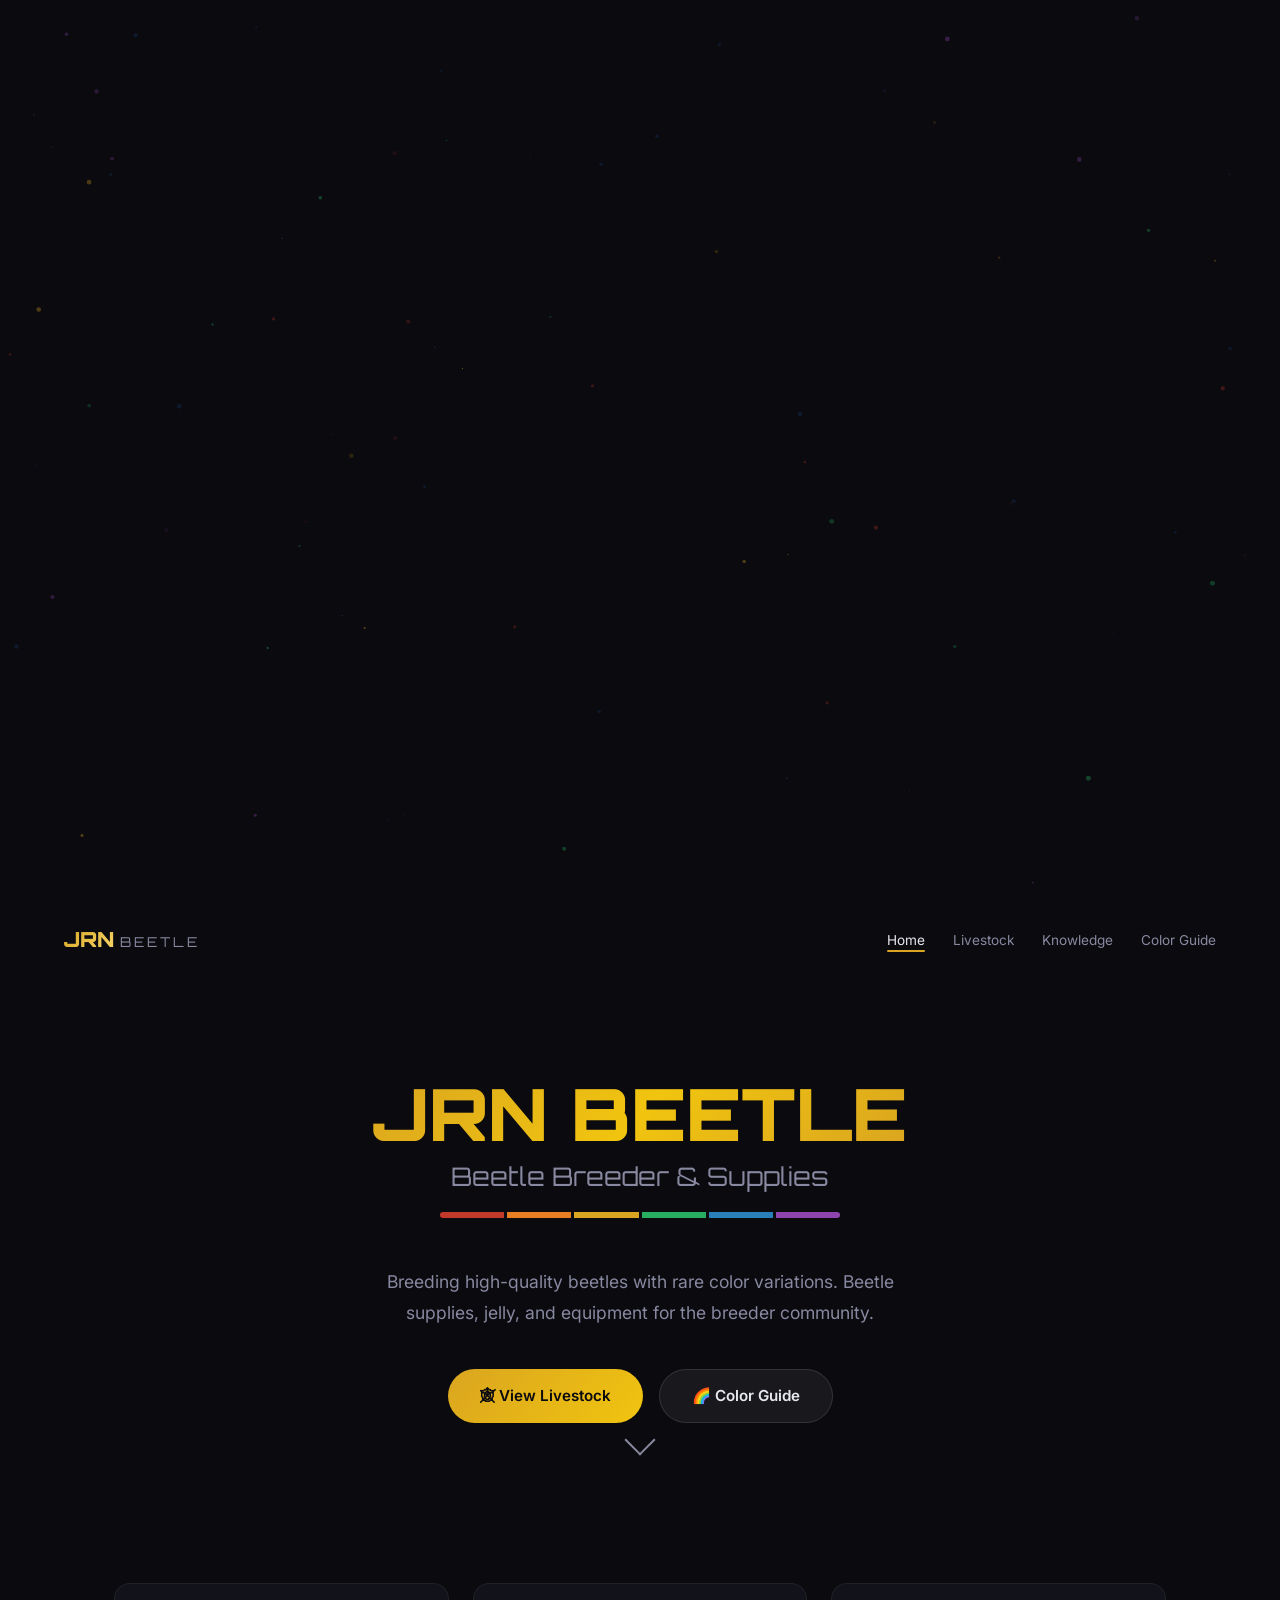
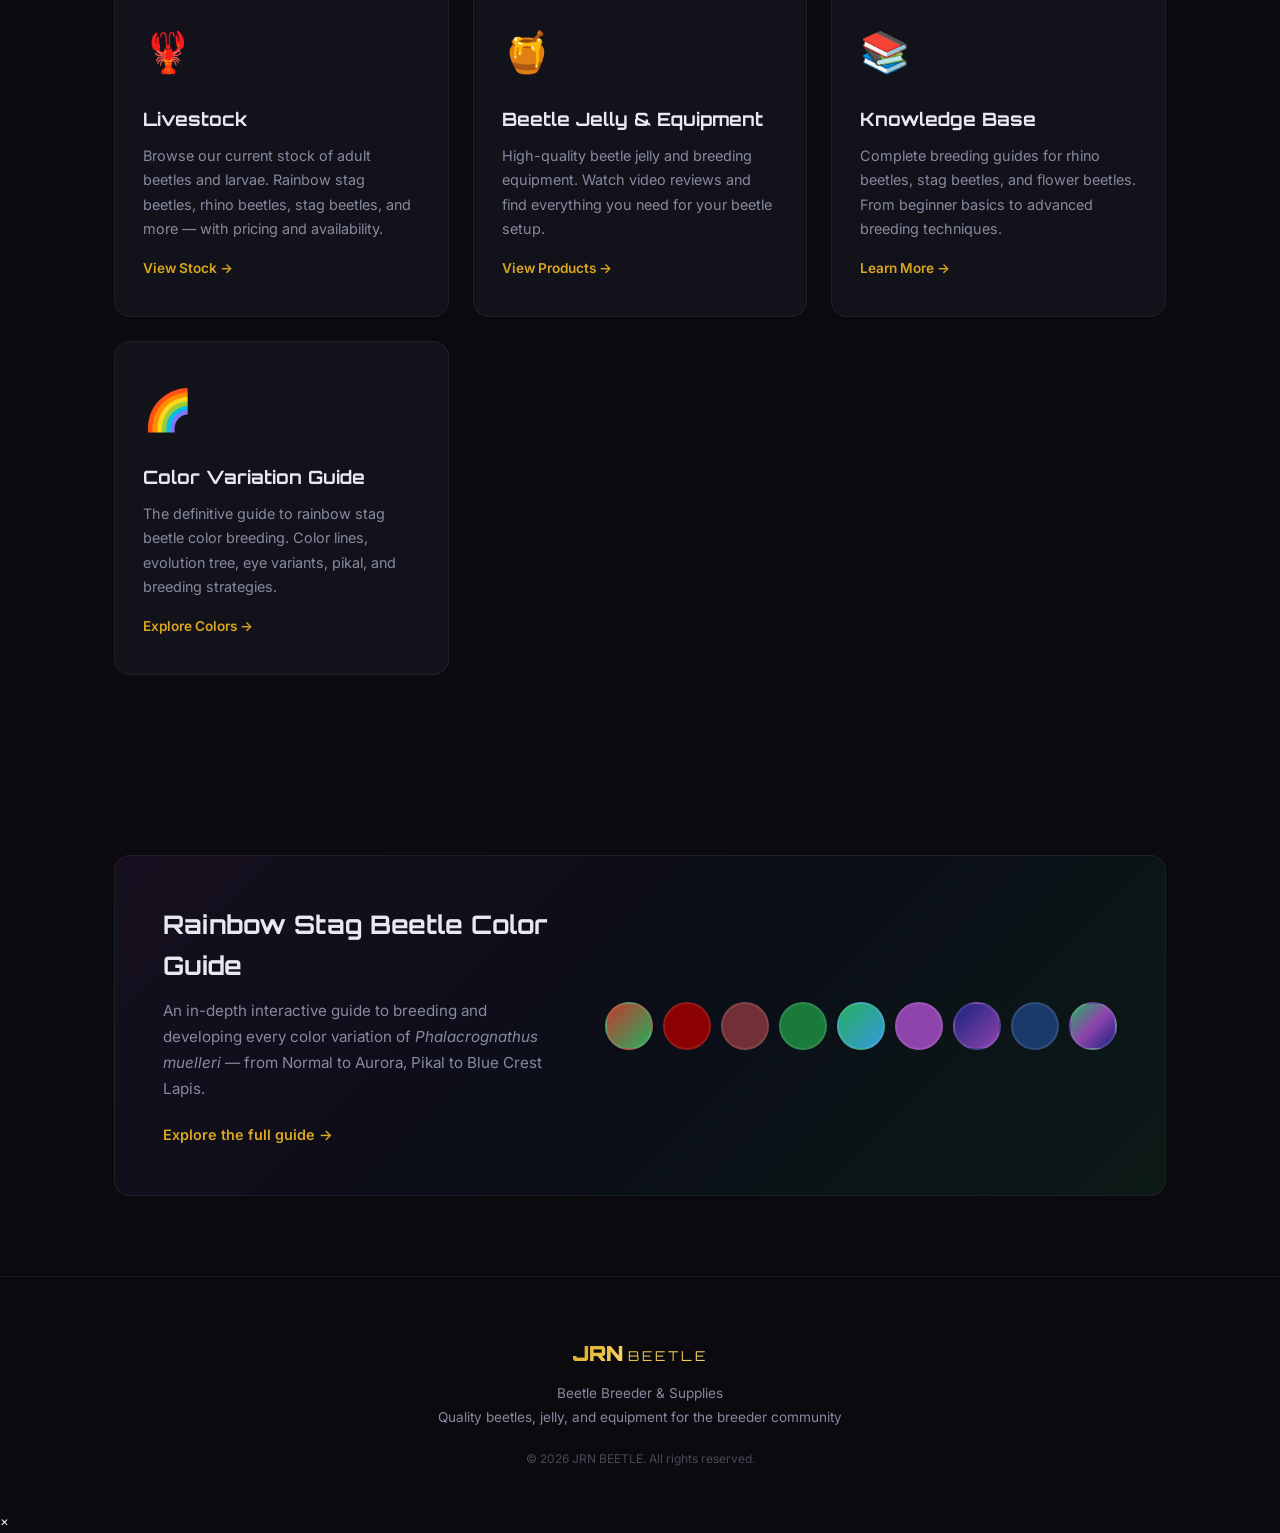
==== index.html @ db80bbe3 "Connect livestock to Google Sheets and reduce page hero gaps - Fetch stock data from published Googl" ====
<!DOCTYPE html>
<html lang="en">
<head>
    <meta charset="UTF-8">
    <meta name="viewport" content="width=device-width, initial-scale=1.0">
    <title>JRN BEETLE — Beetle Breeder &amp; Supplies</title>
    <link rel="preconnect" href="https://fonts.googleapis.com">
    <link href="https://fonts.googleapis.com/css2?family=Orbitron:wght@400;700;900&family=Inter:wght@300;400;500;600;700&display=swap" rel="stylesheet">
    <link rel="stylesheet" href="css/main.css">
    <style>
        /* ===== HOME-SPECIFIC STYLES ===== */
        .home-hero {
            position: relative;
            z-index: 1;
            min-height: auto;
            display: flex;
            flex-direction: column;
            align-items: center;
            justify-content: center;
            text-align: center;
            padding: 100px 24px 60px;
        }
        .home-hero-title {
            font-family: 'Orbitron', monospace;
            font-weight: 900;
            line-height: 1.15;
            margin-bottom: 20px;
        }
        .home-hero-line1 {
            display: block;
            font-size: clamp(2.5rem, 6vw, 4.5rem);
            background: linear-gradient(135deg, #daa520, #f1c40f, #daa520);
            -webkit-background-clip: text;
            -webkit-text-fill-color: transparent;
        }
        .home-hero-line2 {
            display: block;
            font-size: clamp(1rem, 2.5vw, 1.6rem);
            color: #8888a0;
            font-weight: 400;
            margin-top: 8px;
        }
        .home-hero-tagline {
            color: #8888a0;
            font-size: 1.1rem;
            max-width: 550px;
            margin: 0 auto 40px;
            line-height: 1.8;
        }
        .home-hero-actions {
            display: flex;
            gap: 16px;
            flex-wrap: wrap;
            justify-content: center;
        }
        .home-hero-actions a {
            display: inline-flex;
            align-items: center;
            gap: 8px;
            padding: 14px 32px;
            border-radius: 40px;
            text-decoration: none;
            font-weight: 600;
            font-size: 0.95rem;
            transition: all 0.3s;
        }
        .btn-hero-primary {
            background: linear-gradient(135deg, #daa520, #f1c40f);
            color: #0a0a0f;
        }
        .btn-hero-primary:hover {
            transform: translateY(-2px);
            box-shadow: 0 8px 30px rgba(218,165,32,0.3);
        }
        .btn-hero-outline {
            background: rgba(255,255,255,0.06);
            border: 1px solid rgba(255,255,255,0.12);
            color: #e8e8f0;
        }
        .btn-hero-outline:hover {
            background: rgba(255,255,255,0.12);
            transform: translateY(-2px);
        }
        .color-bar {
            display: flex;
            gap: 3px;
            margin-bottom: 48px;
            border-radius: 40px;
            overflow: hidden;
            height: 6px;
            width: min(400px, 70vw);
        }
        .color-bar div { flex: 1; transition: flex 0.3s; cursor: pointer; }
        .color-bar div:hover { flex: 2; }

        /* Features Section */
        .features {
            position: relative;
            z-index: 1;
            padding: 100px 0;
        }
        .features-grid {
            display: grid;
            grid-template-columns: repeat(auto-fit, minmax(280px, 1fr));
            gap: 24px;
        }
        .feature-card {
            background: #12121a;
            border: 1px solid rgba(255,255,255,0.06);
            border-radius: 16px;
            padding: 36px 28px;
            transition: all 0.3s;
            text-decoration: none;
            display: block;
        }
        .feature-card:hover {
            border-color: rgba(255,255,255,0.15);
            transform: translateY(-4px);
        }
        .feature-icon {
            font-size: 2.5rem;
            margin-bottom: 20px;
            display: block;
        }
        .feature-card h3 {
            font-family: 'Orbitron', monospace;
            font-size: 1.15rem;
            font-weight: 700;
            color: #e8e8f0;
            margin-bottom: 10px;
        }
        .feature-card p {
            color: #8888a0;
            font-size: 0.9rem;
            line-height: 1.7;
        }
        .feature-arrow {
            display: inline-block;
            margin-top: 16px;
            color: #daa520;
            font-size: 0.85rem;
            font-weight: 600;
            transition: transform 0.3s;
        }
        .feature-card:hover .feature-arrow { transform: translateX(6px); }

        /* Highlight Banner */
        .highlight-banner {
            position: relative;
            z-index: 1;
            padding: 80px 0;
        }
        .highlight-inner {
            background: linear-gradient(135deg, rgba(142,68,173,0.1), rgba(26,58,107,0.1), rgba(39,174,96,0.1));
            border: 1px solid rgba(255,255,255,0.06);
            border-radius: 16px;
            padding: 48px;
            display: flex;
            align-items: center;
            gap: 40px;
            flex-wrap: wrap;
        }
        .highlight-text { flex: 1; min-width: 280px; }
        .highlight-text h2 {
            font-family: 'Orbitron', monospace;
            font-size: 1.6rem;
            font-weight: 700;
            margin-bottom: 12px;
        }
        .highlight-text p {
            color: #8888a0;
            font-size: 0.95rem;
            margin-bottom: 20px;
            line-height: 1.7;
        }
        .highlight-text a {
            display: inline-flex;
            align-items: center;
            gap: 6px;
            color: #daa520;
            text-decoration: none;
            font-weight: 600;
            font-size: 0.9rem;
            transition: gap 0.3s;
        }
        .highlight-text a:hover { gap: 12px; }
        .highlight-colors {
            display: flex;
            gap: 10px;
            flex-wrap: wrap;
            justify-content: center;
        }
        .highlight-dot {
            width: 48px; height: 48px;
            border-radius: 50%;
            border: 2px solid rgba(255,255,255,0.1);
            transition: transform 0.3s;
        }
        .highlight-dot:hover { transform: scale(1.2); }

        .scroll-indicator {
            position: absolute;
            bottom: 32px;
            left: 50%;
            transform: translateX(-50%);
            animation: scrollBounce 2s infinite;
        }
        .scroll-arrow {
            width: 22px; height: 22px;
            border-right: 2px solid #8888a0;
            border-bottom: 2px solid #8888a0;
            transform: rotate(45deg);
        }
        @keyframes scrollBounce {
            0%, 100% { transform: translateX(-50%) translateY(0); }
            50% { transform: translateX(-50%) translateY(10px); }
        }
    </style>
</head>
<body>
    <!-- Particle Background -->
    <canvas id="particleCanvas"></canvas>

    <!-- Navigation -->
    <nav id="navbar">
        <div class="nav-container">
            <a href="index.html" class="nav-logo">
                <span class="logo-jrn">JRN</span>
                <span class="logo-beetle">BEETLE</span>
            </a>
            <button class="nav-toggle" id="navToggle" aria-label="Toggle menu">
                <span></span><span></span><span></span>
            </button>
            <ul class="nav-links" id="navLinks">
                <li><a href="index.html" class="active">Home</a></li>
                <li><a href="livestock.html">Livestock</a></li>
                <li><a href="knowledge.html">Knowledge</a></li>
                <li><a href="color-guide.html">Color Guide</a></li>
            </ul>
        </div>
    </nav>

    <!-- Hero -->
    <section class="home-hero">
        <h1 class="home-hero-title">
            <span class="home-hero-line1">JRN BEETLE</span>
            <span class="home-hero-line2">Beetle Breeder &amp; Supplies</span>
        </h1>
        <div class="color-bar">
            <div style="background: #c0392b;"></div>
            <div style="background: #e67e22;"></div>
            <div style="background: #daa520;"></div>
            <div style="background: #27ae60;"></div>
            <div style="background: #2980b9;"></div>
            <div style="background: #8e44ad;"></div>
        </div>
        <p class="home-hero-tagline">
            Breeding high-quality beetles with rare color variations.
            Beetle supplies, jelly, and equipment for the breeder community.
        </p>
        <div class="home-hero-actions">
            <a href="livestock.html" class="btn-hero-primary">&#128376; View Livestock</a>
            <a href="color-guide.html" class="btn-hero-outline">&#127752; Color Guide</a>
        </div>
        <div class="scroll-indicator">
            <div class="scroll-arrow"></div>
        </div>
    </section>

    <!-- Features -->
    <section class="features">
        <div class="container">
            <div class="features-grid">
                <a href="livestock.html" class="feature-card">
                    <span class="feature-icon">&#129438;</span>
                    <h3>Livestock</h3>
                    <p>Browse our current stock of adult beetles and larvae. Rainbow stag beetles, rhino beetles, stag beetles, and more — with pricing and availability.</p>
                    <span class="feature-arrow">View Stock &rarr;</span>
                </a>

                <a href="livestock.html#jelly" class="feature-card">
                    <span class="feature-icon">&#127855;</span>
                    <h3>Beetle Jelly &amp; Equipment</h3>
                    <p>High-quality beetle jelly and breeding equipment. Watch video reviews and find everything you need for your beetle setup.</p>
                    <span class="feature-arrow">View Products &rarr;</span>
                </a>

                <a href="knowledge.html" class="feature-card">
                    <span class="feature-icon">&#128218;</span>
                    <h3>Knowledge Base</h3>
                    <p>Complete breeding guides for rhino beetles, stag beetles, and flower beetles. From beginner basics to advanced breeding techniques.</p>
                    <span class="feature-arrow">Learn More &rarr;</span>
                </a>

                <a href="color-guide.html" class="feature-card">
                    <span class="feature-icon">&#127752;</span>
                    <h3>Color Variation Guide</h3>
                    <p>The definitive guide to rainbow stag beetle color breeding. Color lines, evolution tree, eye variants, pikal, and breeding strategies.</p>
                    <span class="feature-arrow">Explore Colors &rarr;</span>
                </a>
            </div>
        </div>
    </section>

    <!-- Highlight: Color Guide -->
    <section class="highlight-banner">
        <div class="container">
            <div class="highlight-inner">
                <div class="highlight-text">
                    <h2>Rainbow Stag Beetle Color Guide</h2>
                    <p>An in-depth interactive guide to breeding and developing every color variation of <em>Phalacrognathus muelleri</em> — from Normal to Aurora, Pikal to Blue Crest Lapis.</p>
                    <a href="color-guide.html">Explore the full guide &rarr;</a>
                </div>
                <div class="highlight-colors">
                    <div class="highlight-dot" style="background: linear-gradient(135deg, #c0392b, #27ae60);" title="Normal"></div>
                    <div class="highlight-dot" style="background: #8b0000;" title="Super Red"></div>
                    <div class="highlight-dot" style="background: #722f37;" title="Amber"></div>
                    <div class="highlight-dot" style="background: #1a7a3a;" title="Super Green"></div>
                    <div class="highlight-dot" style="background: linear-gradient(135deg, #27ae60, #3498db);" title="Glaze"></div>
                    <div class="highlight-dot" style="background: #8e44ad;" title="Purple"></div>
                    <div class="highlight-dot" style="background: linear-gradient(135deg, #1a237e, #8e44ad);" title="Navy Blue Purple"></div>
                    <div class="highlight-dot" style="background: #1a3a6b;" title="Blue Crest"></div>
                    <div class="highlight-dot" style="background: linear-gradient(135deg, #27ae60, #8e44ad, #1a237e);" title="Aurora"></div>
                </div>
            </div>
        </div>
    </section>

    <!-- Footer -->
    <footer id="footer">
        <div class="container">
            <div class="footer-brand">
                <span class="logo-jrn">JRN</span>
                <span class="logo-beetle">BEETLE</span>
            </div>
            <p class="footer-text">
                Beetle Breeder &amp; Supplies<br>
                Quality beetles, jelly, and equipment for the breeder community
            </p>
            <p class="footer-copy">&copy; 2026 JRN BEETLE. All rights reserved.</p>
        </div>
    </footer>

    <script src="script.js"></script>
</body>
</html>
---- css/main.css ----
/* ============================================================
   JRN BEETLE — Shared Stylesheet
   Dark-themed beetle breeder website
   Fonts: Orbitron (headings/logo) · Inter (body)
   ============================================================ */

/* ----------------------------------------------------------
   1. DESIGN TOKENS
   ---------------------------------------------------------- */
:root {
  --bg-dark: #0a0a0f;
  --bg-card: #12121a;
  --bg-card-hover: #1a1a28;
  --text: #e8e8f0;
  --text-dim: #8888a0;
  --accent-red: #c0392b;
  --accent-green: #27ae60;
  --accent-blue: #1a3a6b;
  --accent-purple: #8e44ad;
  --accent-gold: #daa520;
  --radius: 16px;
  --radius-sm: 8px;
}

/* ----------------------------------------------------------
   2. RESET & BASE
   ---------------------------------------------------------- */
*,
*::before,
*::after {
  box-sizing: border-box;
  margin: 0;
  padding: 0;
}

html {
  scroll-behavior: smooth;
}

body {
  font-family: 'Inter', sans-serif;
  background: var(--bg-dark);
  color: var(--text);
  line-height: 1.6;
  overflow-x: hidden;
  -webkit-font-smoothing: antialiased;
  -moz-osx-font-smoothing: grayscale;
}

a {
  color: inherit;
  text-decoration: none;
}

ul, ol {
  list-style: none;
}

img {
  display: block;
  max-width: 100%;
}

button {
  font-family: inherit;
  cursor: pointer;
  border: none;
  background: none;
  color: inherit;
}

input, select, textarea {
  font-family: inherit;
  color: inherit;
}

/* ----------------------------------------------------------
   3. NAVIGATION
   ---------------------------------------------------------- */
.navbar {
  position: fixed;
  top: 0;
  left: 0;
  width: 100%;
  z-index: 1000;
  background: rgba(10, 10, 15, 0.92);
  backdrop-filter: blur(12px);
  -webkit-backdrop-filter: blur(12px);
  border-bottom: 1px solid rgba(255, 255, 255, 0.04);
}

.nav-container {
  max-width: 1200px;
  margin: 0 auto;
  padding: 0 24px;
  display: flex;
  align-items: center;
  justify-content: space-between;
  height: 64px;
}

/* Logo */
.nav-logo {
  display: flex;
  align-items: baseline;
  gap: 6px;
  text-decoration: none;
}

.logo-jrn {
  font-family: 'Orbitron', sans-serif;
  font-weight: 900;
  font-size: 1.3rem;
  background: linear-gradient(135deg, var(--accent-gold), #f5d76e);
  -webkit-background-clip: text;
  background-clip: text;
  -webkit-text-fill-color: transparent;
}

.logo-beetle {
  font-family: 'Orbitron', sans-serif;
  font-weight: 400;
  font-size: 0.85rem;
  color: var(--text-dim);
  letter-spacing: 3px;
  text-transform: uppercase;
}

/* Nav Links */
.nav-links {
  display: flex;
  align-items: center;
  gap: 28px;
}

.nav-links a {
  font-size: 0.85rem;
  color: var(--text-dim);
  transition: color 0.25s;
  position: relative;
}

.nav-links a:hover {
  color: var(--text);
}

.nav-links a.active {
  color: var(--text);
}

.nav-links a.active::after {
  content: '';
  position: absolute;
  bottom: -4px;
  left: 0;
  width: 100%;
  height: 2px;
  background: var(--accent-gold);
  border-radius: 1px;
}

/* Hamburger Toggle */
.nav-toggle {
  display: none;
  flex-direction: column;
  justify-content: center;
  gap: 5px;
  width: 28px;
  height: 28px;
  cursor: pointer;
}

.nav-toggle span {
  display: block;
  width: 100%;
  height: 2px;
  background: var(--text-dim);
  border-radius: 2px;
  transition: transform 0.3s, opacity 0.3s;
}

/* Mobile Navigation */
@media (max-width: 768px) {
  .nav-toggle {
    display: flex;
  }

  .nav-links {
    position: fixed;
    top: 64px;
    right: 0;
    width: 260px;
    height: calc(100vh - 64px);
    background: rgba(10, 10, 15, 0.97);
    backdrop-filter: blur(16px);
    -webkit-backdrop-filter: blur(16px);
    flex-direction: column;
    align-items: flex-start;
    padding: 32px 28px;
    gap: 24px;
    transform: translateX(100%);
    transition: transform 0.3s ease;
    border-left: 1px solid rgba(255, 255, 255, 0.06);
  }

  .nav-links.open {
    transform: translateX(0);
  }

  .nav-links a {
    font-size: 1rem;
  }

  .nav-links a.active::after {
    bottom: -6px;
  }
}

@media (min-width: 769px) {
  .nav-links {
    display: flex !important;
  }

  .nav-toggle {
    display: none !important;
  }
}

/* ----------------------------------------------------------
   4. CONTAINER
   ---------------------------------------------------------- */
.container {
  max-width: 1100px;
  margin: 0 auto;
  padding: 0 24px;
}

/* ----------------------------------------------------------
   5. HERO SECTION
   ---------------------------------------------------------- */
.page-hero {
  padding-top: 120px;
  padding-bottom: 60px;
  text-align: center;
  position: relative;
  z-index: 1;
}

.page-hero-title {
  font-family: 'Orbitron', sans-serif;
  font-size: clamp(1.8rem, 4vw, 3rem);
  font-weight: 700;
  line-height: 1.2;
  margin-bottom: 16px;
  background: linear-gradient(135deg, var(--accent-gold), #f5d76e, var(--accent-gold));
  background-size: 200% 200%;
  -webkit-background-clip: text;
  background-clip: text;
  -webkit-text-fill-color: transparent;
  animation: gradientShift 4s ease infinite;
}

@keyframes gradientShift {
  0%, 100% { background-position: 0% 50%; }
  50% { background-position: 100% 50%; }
}

.page-hero-subtitle {
  color: var(--text-dim);
  font-size: 1.05rem;
  max-width: 600px;
  margin: 0 auto;
  line-height: 1.7;
}

/* ----------------------------------------------------------
   6. SECTION
   ---------------------------------------------------------- */
.section {
  padding: 80px 0;
  position: relative;
  z-index: 1;
}

.section-title {
  font-family: 'Orbitron', sans-serif;
  font-size: 2rem;
  font-weight: 700;
  margin-bottom: 12px;
}

.section-intro {
  color: var(--text-dim);
  max-width: 700px;
  margin-bottom: 40px;
  line-height: 1.7;
}

/* ----------------------------------------------------------
   7. CARDS
   ---------------------------------------------------------- */
.card {
  background: var(--bg-card);
  border: 1px solid rgba(255, 255, 255, 0.06);
  border-radius: var(--radius);
  padding: 24px;
  transition: border-color 0.3s, transform 0.3s;
}

.card:hover {
  border-color: rgba(255, 255, 255, 0.14);
  transform: translateY(-2px);
}

/* ----------------------------------------------------------
   8. GRID LAYOUTS
   ---------------------------------------------------------- */
.grid-2 {
  display: grid;
  grid-template-columns: repeat(2, 1fr);
  gap: 20px;
}

.grid-3 {
  display: grid;
  grid-template-columns: repeat(3, 1fr);
  gap: 20px;
}

.grid-4 {
  display: grid;
  grid-template-columns: repeat(auto-fill, minmax(240px, 1fr));
  gap: 20px;
}

@media (max-width: 1024px) {
  .grid-3 {
    grid-template-columns: repeat(2, 1fr);
  }
}

@media (max-width: 768px) {
  .grid-2,
  .grid-3 {
    grid-template-columns: 1fr;
  }
}

/* ----------------------------------------------------------
   9. BUTTONS
   ---------------------------------------------------------- */
.btn {
  display: inline-flex;
  align-items: center;
  justify-content: center;
  gap: 8px;
  padding: 10px 24px;
  border-radius: 40px;
  font-weight: 500;
  font-size: 0.9rem;
  transition: background 0.25s, color 0.25s, border-color 0.25s, transform 0.15s;
  cursor: pointer;
  border: 2px solid transparent;
  text-decoration: none;
}

.btn:active {
  transform: scale(0.97);
}

.btn-primary {
  background: var(--accent-gold);
  color: #0a0a0f;
  border-color: var(--accent-gold);
}

.btn-primary:hover {
  background: #c4961a;
  border-color: #c4961a;
}

.btn-outline {
  background: transparent;
  color: var(--text);
  border-color: rgba(255, 255, 255, 0.25);
}

.btn-outline:hover {
  border-color: rgba(255, 255, 255, 0.5);
  background: rgba(255, 255, 255, 0.04);
}

.btn-sm {
  padding: 6px 16px;
  font-size: 0.8rem;
}

/* ----------------------------------------------------------
   10. BADGES
   ---------------------------------------------------------- */
.badge {
  display: inline-block;
  padding: 4px 10px;
  border-radius: 40px;
  font-size: 0.7rem;
  font-weight: 600;
  text-transform: uppercase;
  letter-spacing: 0.5px;
}

.badge-red {
  background: rgba(192, 57, 43, 0.18);
  color: var(--accent-red);
}

.badge-green {
  background: rgba(39, 174, 96, 0.18);
  color: var(--accent-green);
}

.badge-purple {
  background: rgba(142, 68, 173, 0.18);
  color: var(--accent-purple);
}

.badge-blue {
  background: rgba(26, 58, 107, 0.25);
  color: #4a8fd4;
}

.badge-gold {
  background: rgba(218, 165, 32, 0.18);
  color: var(--accent-gold);
}

/* ----------------------------------------------------------
   11. FOOTER
   ---------------------------------------------------------- */
#footer {
  border-top: 1px solid rgba(255, 255, 255, 0.06);
  padding: 60px 0 40px;
  text-align: center;
  position: relative;
  z-index: 1;
}

.footer-brand {
  font-family: 'Orbitron', sans-serif;
  font-weight: 700;
  font-size: 1.1rem;
  margin-bottom: 12px;
  background: linear-gradient(135deg, var(--accent-gold), #f5d76e);
  -webkit-background-clip: text;
  background-clip: text;
  -webkit-text-fill-color: transparent;
  display: inline-block;
}

.footer-text {
  color: var(--text-dim);
  font-size: 0.85rem;
  line-height: 1.7;
  max-width: 500px;
  margin: 0 auto 20px;
}

.footer-copy {
  color: rgba(136, 136, 160, 0.5);
  font-size: 0.75rem;
}

/* ----------------------------------------------------------
   12. PARTICLE CANVAS
   ---------------------------------------------------------- */
#particles,
.particles-canvas {
  position: fixed;
  top: 0;
  left: 0;
  width: 100vw;
  height: 100vh;
  z-index: 0;
  pointer-events: none;
}

/* ----------------------------------------------------------
   13. IMAGE STYLES
   ---------------------------------------------------------- */
.img-cover {
  width: 100%;
  object-fit: cover;
  border-radius: var(--radius-sm);
}

.img-hover-zoom {
  overflow: hidden;
  border-radius: var(--radius-sm);
}

.img-hover-zoom img {
  width: 100%;
  object-fit: cover;
  transition: transform 0.4s ease;
}

.img-hover-zoom:hover img {
  transform: scale(1.06);
}

/* ----------------------------------------------------------
   14. TABS
   ---------------------------------------------------------- */
.tabs {
  margin-bottom: 32px;
}

.tab-bar {
  display: flex;
  gap: 4px;
  border-bottom: 1px solid rgba(255, 255, 255, 0.06);
  overflow-x: auto;
  -webkit-overflow-scrolling: touch;
}

.tab-btn {
  padding: 12px 20px;
  font-size: 0.85rem;
  color: var(--text-dim);
  border: none;
  border-bottom: 2px solid transparent;
  background: none;
  cursor: pointer;
  white-space: nowrap;
  transition: color 0.25s, border-color 0.25s;
}

.tab-btn:hover {
  color: var(--text);
}

.tab-btn.active {
  color: var(--text);
  border-bottom-color: var(--accent-gold);
}

.tab-content {
  display: none;
}

.tab-content.active {
  display: block;
}

/* ----------------------------------------------------------
   15. VIDEO EMBED
   ---------------------------------------------------------- */
.video-container {
  position: relative;
  width: 100%;
  padding-bottom: 56.25%; /* 16:9 */
  border-radius: var(--radius);
  overflow: hidden;
  background: var(--bg-card);
}

.video-container iframe,
.video-container video {
  position: absolute;
  top: 0;
  left: 0;
  width: 100%;
  height: 100%;
  border: none;
}

/* ----------------------------------------------------------
   16. FORM STYLES
   ---------------------------------------------------------- */
.form-group {
  margin-bottom: 16px;
}

.form-label {
  display: block;
  font-size: 0.7rem;
  font-weight: 600;
  color: var(--text-dim);
  text-transform: uppercase;
  letter-spacing: 1px;
  margin-bottom: 6px;
}

.form-input,
.form-select,
.form-textarea {
  width: 100%;
  padding: 10px 14px;
  background: #1a1a28;
  border: 1px solid rgba(255, 255, 255, 0.08);
  border-radius: var(--radius-sm);
  color: var(--text);
  font-size: 0.9rem;
  transition: border-color 0.25s;
  outline: none;
}

.form-textarea {
  resize: vertical;
  min-height: 100px;
}

.form-input:focus,
.form-select:focus,
.form-textarea:focus {
  border-color: var(--accent-gold);
}

.form-input::placeholder {
  color: rgba(136, 136, 160, 0.5);
}

.form-select {
  appearance: none;
  background-image: url("data:image/svg+xml,%3Csvg xmlns='http://www.w3.org/2000/svg' width='12' height='8'%3E%3Cpath d='M1 1l5 5 5-5' stroke='%238888a0' stroke-width='1.5' fill='none'/%3E%3C/svg%3E");
  background-repeat: no-repeat;
  background-position: right 14px center;
  padding-right: 36px;
  cursor: pointer;
}

/* ----------------------------------------------------------
   17. TABLE
   ---------------------------------------------------------- */
.table-wrapper {
  width: 100%;
  overflow-x: auto;
  -webkit-overflow-scrolling: touch;
}

.data-table {
  width: 100%;
  border-collapse: collapse;
}

.data-table th {
  font-size: 0.7rem;
  font-weight: 600;
  color: var(--text-dim);
  text-transform: uppercase;
  letter-spacing: 0.5px;
  padding: 12px;
  text-align: left;
  border-bottom: 1px solid rgba(255, 255, 255, 0.08);
}

.data-table td {
  padding: 12px;
  font-size: 0.88rem;
  border-bottom: 1px solid rgba(255, 255, 255, 0.04);
}

.data-table tr:hover {
  background: rgba(255, 255, 255, 0.02);
}

/* ----------------------------------------------------------
   18. MODAL
   ---------------------------------------------------------- */
.modal {
  position: fixed;
  inset: 0;
  z-index: 2000;
  display: flex;
  align-items: center;
  justify-content: center;
  opacity: 0;
  visibility: hidden;
  transition: opacity 0.3s, visibility 0.3s;
}

.modal.open {
  opacity: 1;
  visibility: visible;
}

.modal-overlay {
  position: absolute;
  inset: 0;
  background: rgba(0, 0, 0, 0.8);
}

.modal-content {
  position: relative;
  background: var(--bg-card);
  border: 1px solid rgba(255, 255, 255, 0.08);
  border-radius: var(--radius);
  padding: 32px;
  max-width: 500px;
  width: 90%;
  max-height: 85vh;
  overflow-y: auto;
  z-index: 1;
}

.modal-close {
  position: absolute;
  top: 16px;
  right: 16px;
  width: 32px;
  height: 32px;
  display: flex;
  align-items: center;
  justify-content: center;
  font-size: 1.2rem;
  color: var(--text-dim);
  cursor: pointer;
  border-radius: 50%;
  transition: background 0.2s, color 0.2s;
}

.modal-close:hover {
  background: rgba(255, 255, 255, 0.06);
  color: var(--text);
}

/* ----------------------------------------------------------
   19. STATUS INDICATORS
   ---------------------------------------------------------- */
.status {
  display: inline-flex;
  align-items: center;
  gap: 6px;
  font-size: 0.8rem;
  font-weight: 500;
}

.status::before {
  content: '';
  width: 8px;
  height: 8px;
  border-radius: 50%;
  flex-shrink: 0;
}

.status-available {
  color: var(--accent-green);
}

.status-available::before {
  background: var(--accent-green);
  box-shadow: 0 0 6px rgba(39, 174, 96, 0.4);
}

.status-sold {
  color: var(--accent-red);
}

.status-sold::before {
  background: var(--accent-red);
}

.status-breeding {
  color: var(--accent-purple);
}

.status-breeding::before {
  background: var(--accent-purple);
}

.status-reserved {
  color: var(--accent-gold);
}

.status-reserved::before {
  background: var(--accent-gold);
}

/* ----------------------------------------------------------
   20. PRICE DISPLAY
   ---------------------------------------------------------- */
.price {
  font-family: 'Orbitron', sans-serif;
  font-weight: 700;
  color: var(--accent-gold);
}

/* ----------------------------------------------------------
   21. UTILITY CLASSES
   ---------------------------------------------------------- */
.text-center { text-align: center; }
.text-dim    { color: var(--text-dim); }

.mt-1 { margin-top: 8px; }
.mt-2 { margin-top: 16px; }
.mt-3 { margin-top: 24px; }

.mb-1 { margin-bottom: 8px; }
.mb-2 { margin-bottom: 16px; }
.mb-3 { margin-bottom: 24px; }

.flex {
  display: flex;
  align-items: center;
}

.flex-between {
  display: flex;
  align-items: center;
  justify-content: space-between;
}

.gap-1 { gap: 8px; }
.gap-2 { gap: 16px; }

/* ----------------------------------------------------------
   22. RESPONSIVE FINE-TUNING
   ---------------------------------------------------------- */
@media (max-width: 768px) {
  .section {
    padding: 48px 0;
  }

  .page-hero {
    padding-top: 100px;
    padding-bottom: 40px;
  }

  .section-title {
    font-size: 1.5rem;
  }

  .card {
    padding: 20px;
  }

  .modal-content {
    padding: 24px;
  }
}

@media (max-width: 480px) {
  .container {
    padding: 0 16px;
  }

  .nav-container {
    padding: 0 16px;
  }

  .btn {
    padding: 10px 20px;
    font-size: 0.85rem;
  }
}
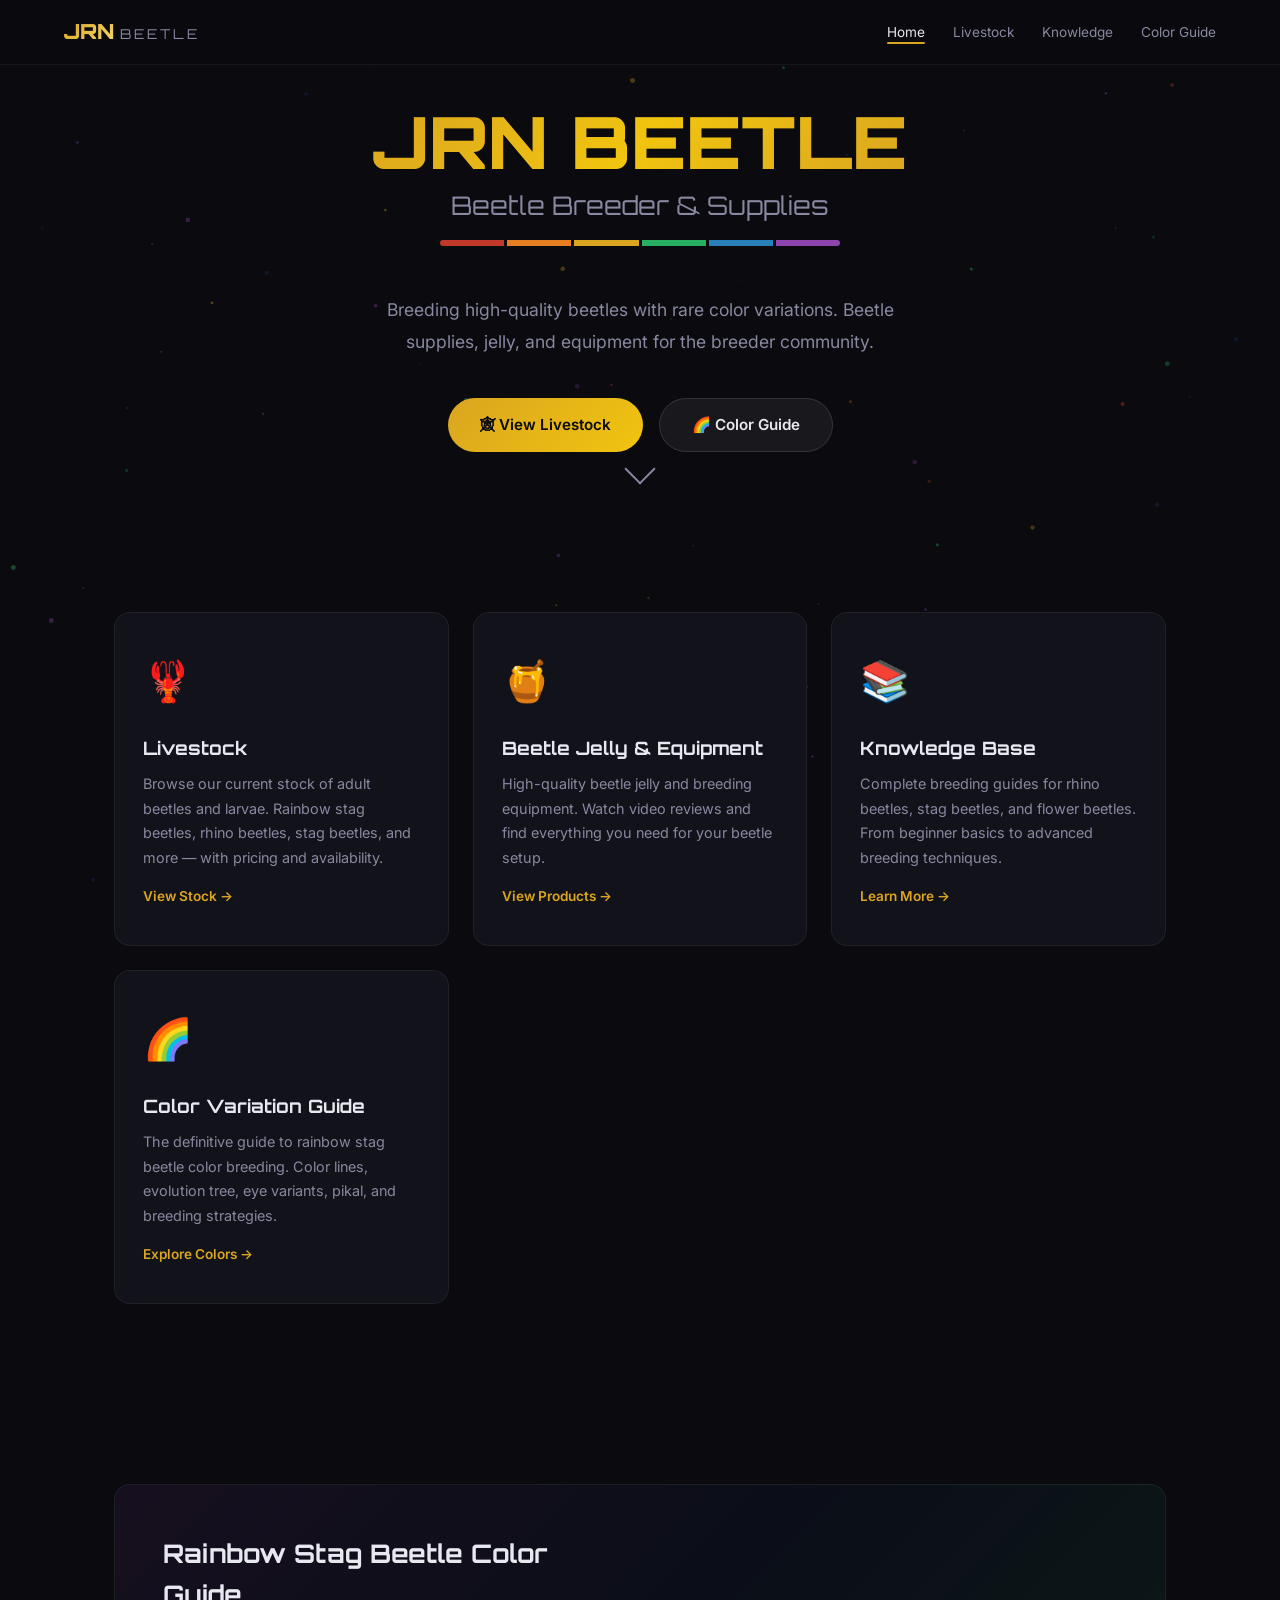
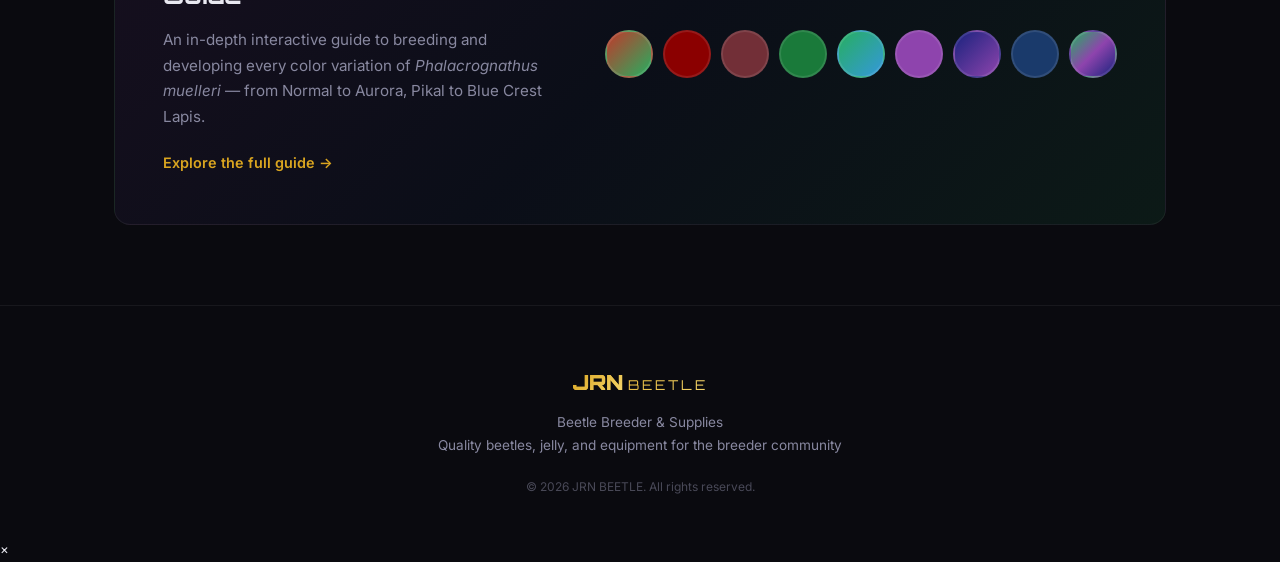
==== commit 20defeeb: "Fix empty page gap on home and knowledge pages Canvas and navbar had no positioning styles on index." ====
--- a/index.html
+++ b/index.html
@@ -8,6 +8,27 @@
     <link href="https://fonts.googleapis.com/css2?family=Orbitron:wght@400;700;900&family=Inter:wght@300;400;500;600;700&display=swap" rel="stylesheet">
     <link rel="stylesheet" href="css/main.css">
     <style>
+        /* ===== PARTICLE CANVAS ===== */
+        #particleCanvas {
+            position: fixed;
+            top: 0; left: 0;
+            width: 100%; height: 100%;
+            z-index: 0;
+            pointer-events: none;
+        }
+
+        /* ===== NAVIGATION ===== */
+        #navbar {
+            position: fixed;
+            top: 0; left: 0; right: 0;
+            z-index: 1000;
+            background: rgba(10,10,15,0.85);
+            backdrop-filter: blur(20px);
+            border-bottom: 1px solid rgba(255,255,255,0.05);
+            transition: all 0.3s;
+        }
+        #navbar.scrolled { background: rgba(10,10,15,0.95); }
+
         /* ===== HOME-SPECIFIC STYLES ===== */
         .home-hero {
             position: relative;
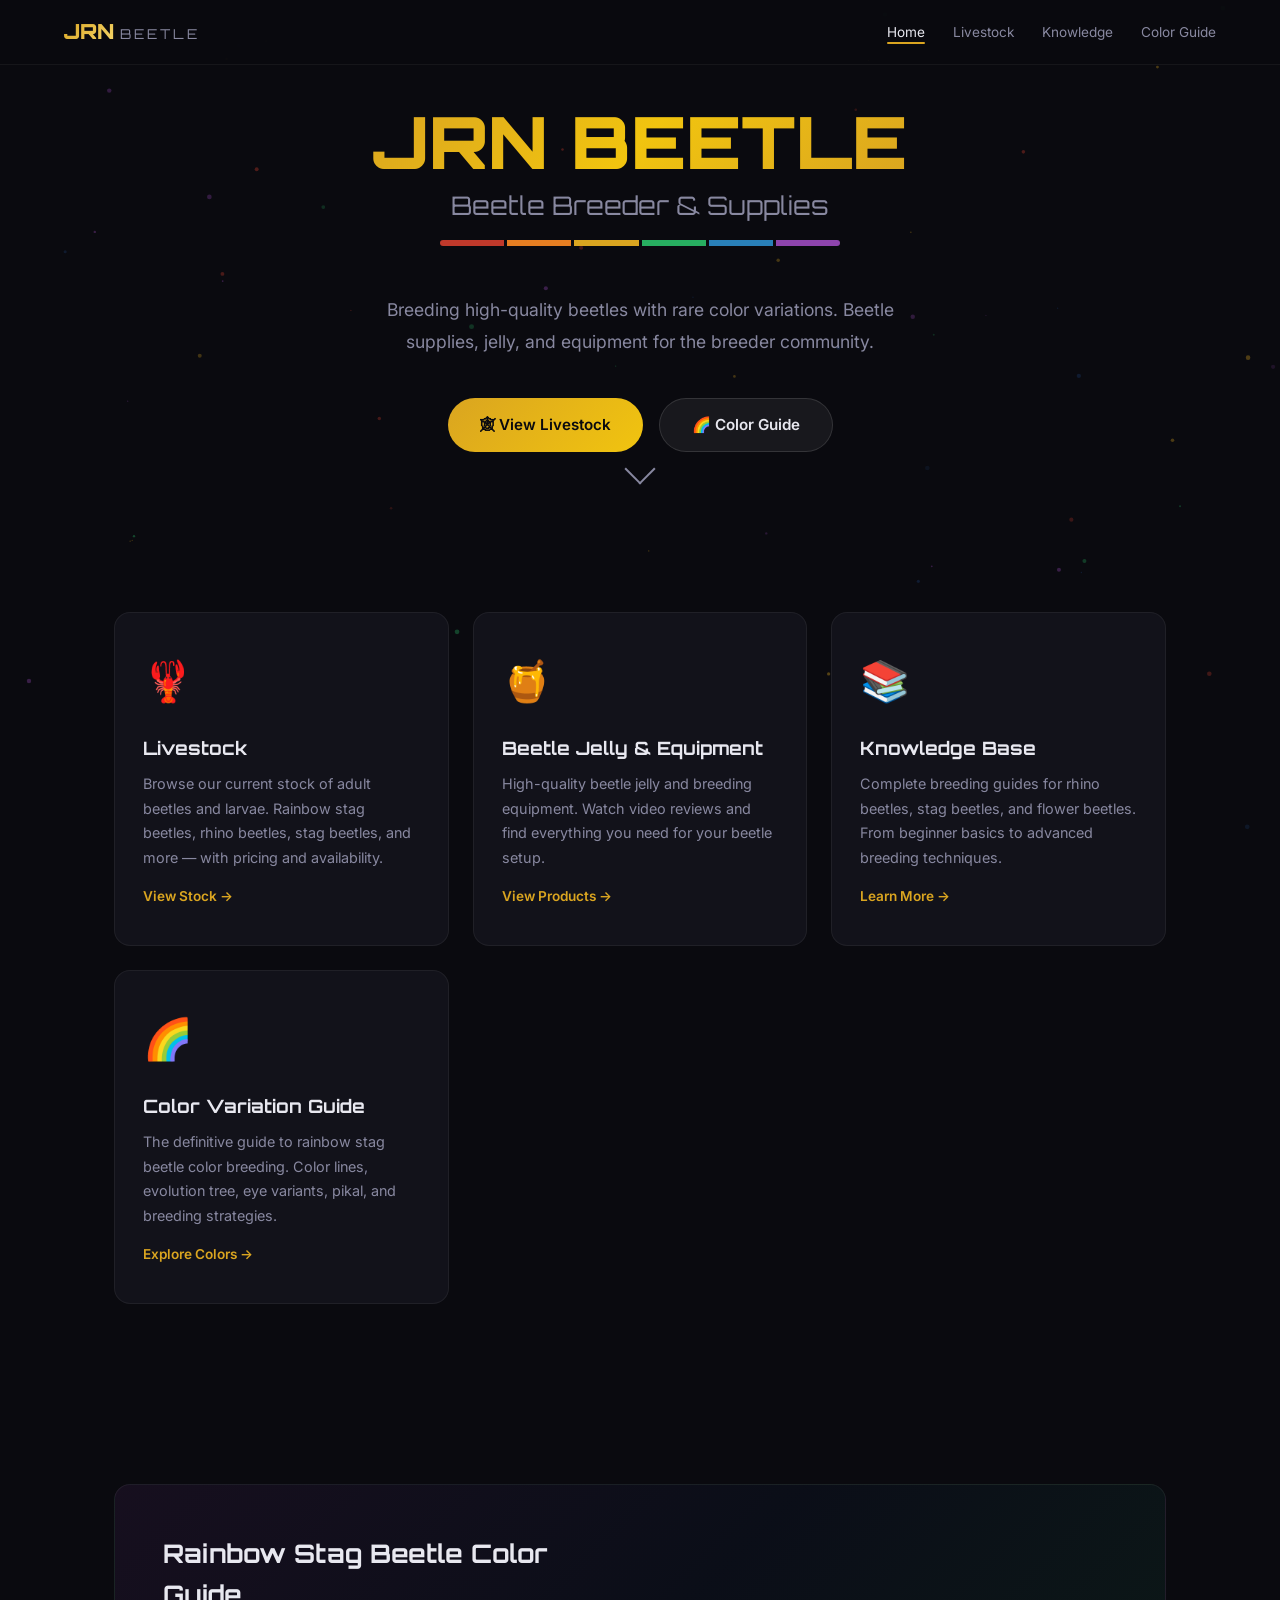
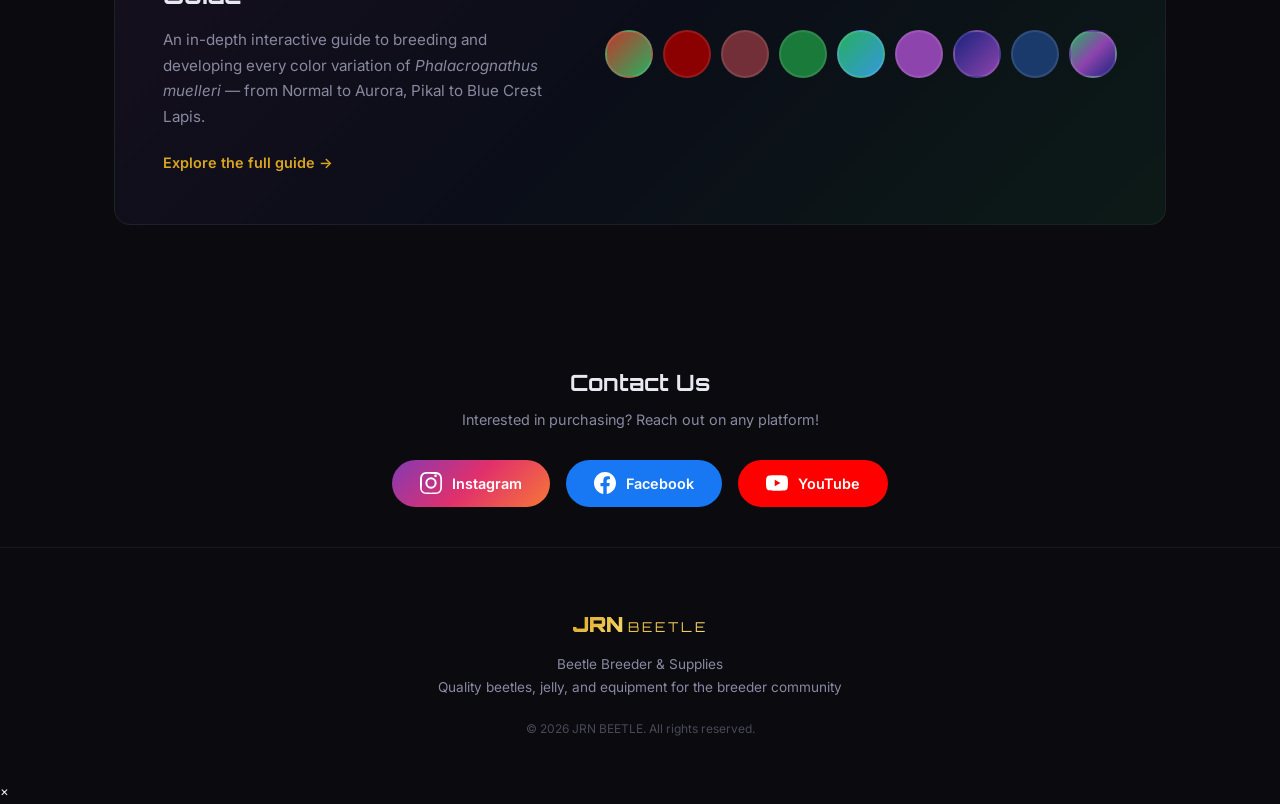
==== commit cdd80494: "Add social media contact buttons to all pages Instagram, Facebook, and YouTube buttons with official" ====
--- a/index.html
+++ b/index.html
@@ -236,6 +236,53 @@
             0%, 100% { transform: translateX(-50%) translateY(0); }
             50% { transform: translateX(-50%) translateY(10px); }
         }
+
+        /* Contact Section */
+        .contact-section {
+            position: relative;
+            z-index: 1;
+            padding: 60px 0 40px;
+            text-align: center;
+        }
+        .contact-title {
+            font-family: 'Orbitron', monospace;
+            font-weight: 700;
+            font-size: 1.4rem;
+            color: #e8e8f0;
+            margin-bottom: 8px;
+        }
+        .contact-subtitle {
+            color: #8888a0;
+            font-size: 0.9rem;
+            margin-bottom: 28px;
+        }
+        .social-buttons {
+            display: flex;
+            justify-content: center;
+            gap: 16px;
+            flex-wrap: wrap;
+        }
+        .social-btn {
+            display: inline-flex;
+            align-items: center;
+            gap: 10px;
+            padding: 12px 28px;
+            border-radius: 40px;
+            text-decoration: none;
+            font-weight: 600;
+            font-size: 0.9rem;
+            transition: all 0.3s;
+            color: #fff;
+        }
+        .social-btn:hover { transform: translateY(-3px); }
+        .social-btn--ig {
+            background: linear-gradient(135deg, #833AB4, #E1306C, #F77737);
+        }
+        .social-btn--ig:hover { box-shadow: 0 8px 25px rgba(225,48,108,0.35); }
+        .social-btn--fb { background: #1877F2; }
+        .social-btn--fb:hover { box-shadow: 0 8px 25px rgba(24,119,242,0.35); }
+        .social-btn--yt { background: #FF0000; }
+        .social-btn--yt:hover { box-shadow: 0 8px 25px rgba(255,0,0,0.35); }
     </style>
 </head>
 <body>
@@ -347,6 +394,28 @@
         </div>
     </section>
 
+    <!-- Contact & Social -->
+    <section class="contact-section">
+        <div class="container">
+            <h2 class="contact-title">Contact Us</h2>
+            <p class="contact-subtitle">Interested in purchasing? Reach out on any platform!</p>
+            <div class="social-buttons">
+                <a href="https://www.instagram.com/jrn_beetle" target="_blank" rel="noopener noreferrer" class="social-btn social-btn--ig">
+                    <svg viewBox="0 0 24 24" width="22" height="22" fill="currentColor"><path d="M12 2.163c3.204 0 3.584.012 4.85.07 1.17.054 1.97.24 2.43.403a4.088 4.088 0 011.47.957c.453.453.793.918.957 1.47.163.46.35 1.26.403 2.43.058 1.266.07 1.646.07 4.85s-.012 3.584-.07 4.85c-.054 1.17-.24 1.97-.403 2.43a4.088 4.088 0 01-.957 1.47 4.088 4.088 0 01-1.47.957c-.46.163-1.26.35-2.43.403-1.266.058-1.646.07-4.85.07s-3.584-.012-4.85-.07c-1.17-.054-1.97-.24-2.43-.403a4.088 4.088 0 01-1.47-.957 4.088 4.088 0 01-.957-1.47c-.163-.46-.35-1.26-.403-2.43C2.175 15.584 2.163 15.204 2.163 12s.012-3.584.07-4.85c.054-1.17.24-1.97.403-2.43a4.088 4.088 0 01.957-1.47A4.088 4.088 0 015.063 2.3c.46-.163 1.26-.35 2.43-.403C8.759 1.84 9.139 1.828 12 1.828V2.163zM12 0C8.741 0 8.333.014 7.053.072 5.775.131 4.902.333 4.14.63a5.876 5.876 0 00-2.126 1.384A5.876 5.876 0 00.63 4.14C.333 4.902.131 5.775.072 7.053.014 8.333 0 8.741 0 12s.014 3.667.072 4.947c.059 1.278.261 2.15.558 2.913a5.876 5.876 0 001.384 2.126 5.876 5.876 0 002.126 1.384c.763.297 1.635.499 2.913.558C8.333 23.986 8.741 24 12 24s3.667-.014 4.947-.072c1.278-.059 2.15-.261 2.913-.558a5.876 5.876 0 002.126-1.384 5.876 5.876 0 001.384-2.126c.297-.763.499-1.635.558-2.913C23.986 15.667 24 15.259 24 12s-.014-3.667-.072-4.947c-.059-1.278-.261-2.15-.558-2.913a5.876 5.876 0 00-1.384-2.126A5.876 5.876 0 0019.86.63C19.097.333 18.225.131 16.947.072 15.667.014 15.259 0 12 0zm0 5.838a6.162 6.162 0 100 12.324 6.162 6.162 0 000-12.324zM12 16a4 4 0 110-8 4 4 0 010 8zm6.406-11.845a1.44 1.44 0 11-2.88 0 1.44 1.44 0 012.88 0z"/></svg>
+                    <span>Instagram</span>
+                </a>
+                <a href="https://www.facebook.com/profile.php?id=100083537590481" target="_blank" rel="noopener noreferrer" class="social-btn social-btn--fb">
+                    <svg viewBox="0 0 24 24" width="22" height="22" fill="currentColor"><path d="M24 12.073C24 5.405 18.627 0 12 0S0 5.405 0 12.073C0 18.1 4.388 23.094 10.125 24v-8.437H7.078v-3.49h3.047V9.41c0-3.018 1.793-4.685 4.533-4.685 1.313 0 2.686.235 2.686.235v2.953H15.83c-1.491 0-1.956.93-1.956 1.886v2.274h3.328l-.532 3.49h-2.796V24C19.612 23.094 24 18.1 24 12.073z"/></svg>
+                    <span>Facebook</span>
+                </a>
+                <a href="https://www.youtube.com/@JRN_FARM" target="_blank" rel="noopener noreferrer" class="social-btn social-btn--yt">
+                    <svg viewBox="0 0 24 24" width="22" height="22" fill="currentColor"><path d="M23.498 6.186a3.016 3.016 0 00-2.122-2.136C19.505 3.546 12 3.546 12 3.546s-7.505 0-9.377.504A3.016 3.016 0 00.502 6.186C0 8.07 0 12 0 12s0 3.93.502 5.814a3.016 3.016 0 002.122 2.136c1.871.504 9.377.504 9.377.504s7.505 0 9.377-.504a3.016 3.016 0 002.122-2.136C24 15.93 24 12 24 12s0-3.93-.502-5.814zM9.545 15.568V8.432L15.818 12l-6.273 3.568z"/></svg>
+                    <span>YouTube</span>
+                </a>
+            </div>
+        </div>
+    </section>
+
     <!-- Footer -->
     <footer id="footer">
         <div class="container">
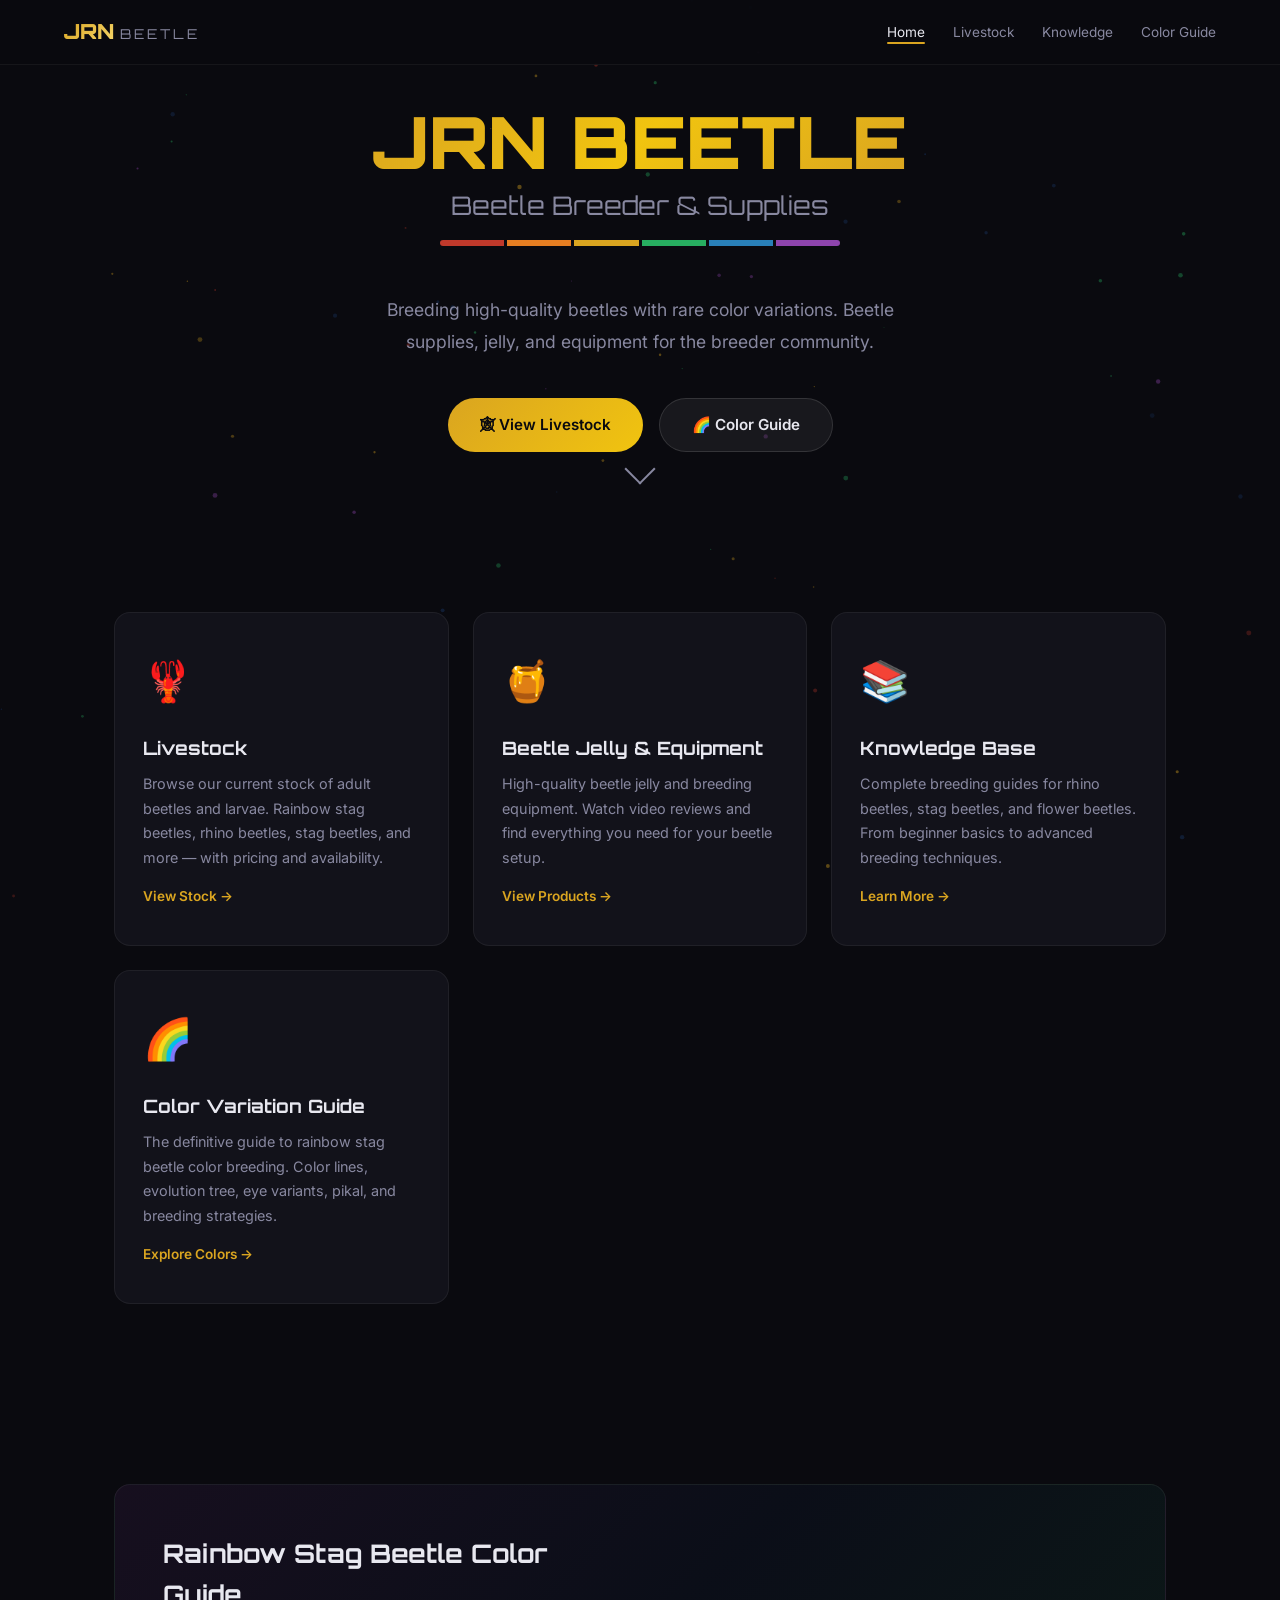
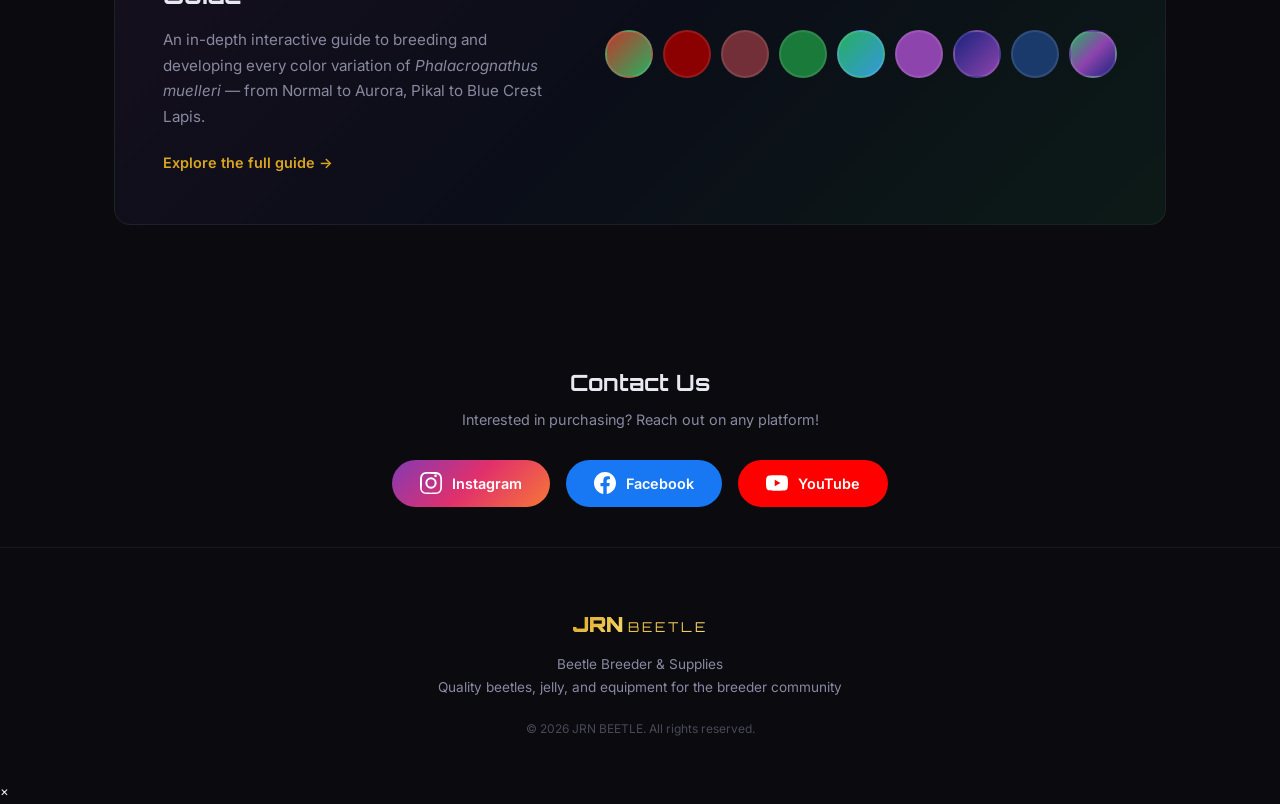
==== commit a75eb11f: "Fix Facebook and YouTube social links on all pages Co-Authored-By: Claude Opus 4.6 <noreply@anthropi" ====
--- a/index.html
+++ b/index.html
@@ -404,11 +404,11 @@
                     <svg viewBox="0 0 24 24" width="22" height="22" fill="currentColor"><path d="M12 2.163c3.204 0 3.584.012 4.85.07 1.17.054 1.97.24 2.43.403a4.088 4.088 0 011.47.957c.453.453.793.918.957 1.47.163.46.35 1.26.403 2.43.058 1.266.07 1.646.07 4.85s-.012 3.584-.07 4.85c-.054 1.17-.24 1.97-.403 2.43a4.088 4.088 0 01-.957 1.47 4.088 4.088 0 01-1.47.957c-.46.163-1.26.35-2.43.403-1.266.058-1.646.07-4.85.07s-3.584-.012-4.85-.07c-1.17-.054-1.97-.24-2.43-.403a4.088 4.088 0 01-1.47-.957 4.088 4.088 0 01-.957-1.47c-.163-.46-.35-1.26-.403-2.43C2.175 15.584 2.163 15.204 2.163 12s.012-3.584.07-4.85c.054-1.17.24-1.97.403-2.43a4.088 4.088 0 01.957-1.47A4.088 4.088 0 015.063 2.3c.46-.163 1.26-.35 2.43-.403C8.759 1.84 9.139 1.828 12 1.828V2.163zM12 0C8.741 0 8.333.014 7.053.072 5.775.131 4.902.333 4.14.63a5.876 5.876 0 00-2.126 1.384A5.876 5.876 0 00.63 4.14C.333 4.902.131 5.775.072 7.053.014 8.333 0 8.741 0 12s.014 3.667.072 4.947c.059 1.278.261 2.15.558 2.913a5.876 5.876 0 001.384 2.126 5.876 5.876 0 002.126 1.384c.763.297 1.635.499 2.913.558C8.333 23.986 8.741 24 12 24s3.667-.014 4.947-.072c1.278-.059 2.15-.261 2.913-.558a5.876 5.876 0 002.126-1.384 5.876 5.876 0 001.384-2.126c.297-.763.499-1.635.558-2.913C23.986 15.667 24 15.259 24 12s-.014-3.667-.072-4.947c-.059-1.278-.261-2.15-.558-2.913a5.876 5.876 0 00-1.384-2.126A5.876 5.876 0 0019.86.63C19.097.333 18.225.131 16.947.072 15.667.014 15.259 0 12 0zm0 5.838a6.162 6.162 0 100 12.324 6.162 6.162 0 000-12.324zM12 16a4 4 0 110-8 4 4 0 010 8zm6.406-11.845a1.44 1.44 0 11-2.88 0 1.44 1.44 0 012.88 0z"/></svg>
                     <span>Instagram</span>
                 </a>
-                <a href="https://www.facebook.com/profile.php?id=100083537590481" target="_blank" rel="noopener noreferrer" class="social-btn social-btn--fb">
+                <a href="https://www.facebook.com/share/1K7jy8CPd3/" target="_blank" rel="noopener noreferrer" class="social-btn social-btn--fb">
                     <svg viewBox="0 0 24 24" width="22" height="22" fill="currentColor"><path d="M24 12.073C24 5.405 18.627 0 12 0S0 5.405 0 12.073C0 18.1 4.388 23.094 10.125 24v-8.437H7.078v-3.49h3.047V9.41c0-3.018 1.793-4.685 4.533-4.685 1.313 0 2.686.235 2.686.235v2.953H15.83c-1.491 0-1.956.93-1.956 1.886v2.274h3.328l-.532 3.49h-2.796V24C19.612 23.094 24 18.1 24 12.073z"/></svg>
                     <span>Facebook</span>
                 </a>
-                <a href="https://www.youtube.com/@JRN_FARM" target="_blank" rel="noopener noreferrer" class="social-btn social-btn--yt">
+                <a href="https://www.youtube.com/@jrn_farm_th" target="_blank" rel="noopener noreferrer" class="social-btn social-btn--yt">
                     <svg viewBox="0 0 24 24" width="22" height="22" fill="currentColor"><path d="M23.498 6.186a3.016 3.016 0 00-2.122-2.136C19.505 3.546 12 3.546 12 3.546s-7.505 0-9.377.504A3.016 3.016 0 00.502 6.186C0 8.07 0 12 0 12s0 3.93.502 5.814a3.016 3.016 0 002.122 2.136c1.871.504 9.377.504 9.377.504s7.505 0 9.377-.504a3.016 3.016 0 002.122-2.136C24 15.93 24 12 24 12s0-3.93-.502-5.814zM9.545 15.568V8.432L15.818 12l-6.273 3.568z"/></svg>
                     <span>YouTube</span>
                 </a>
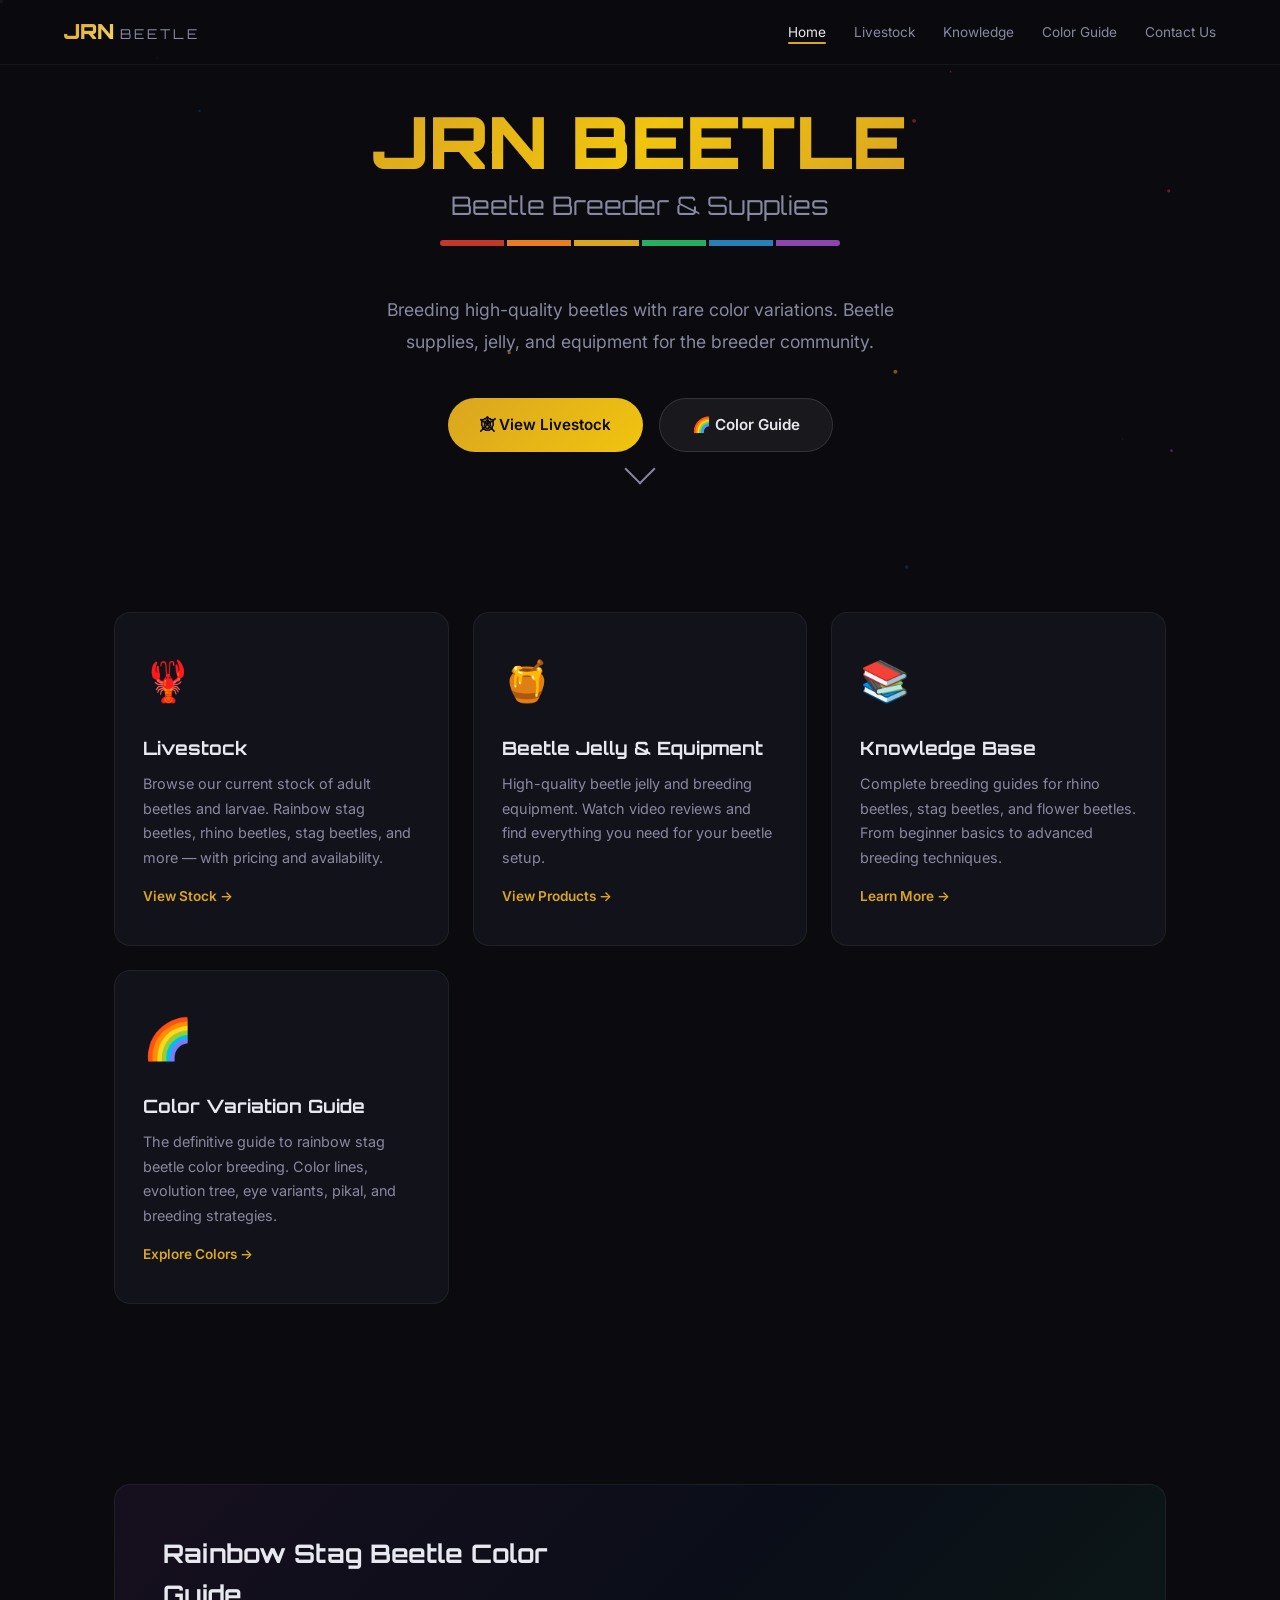
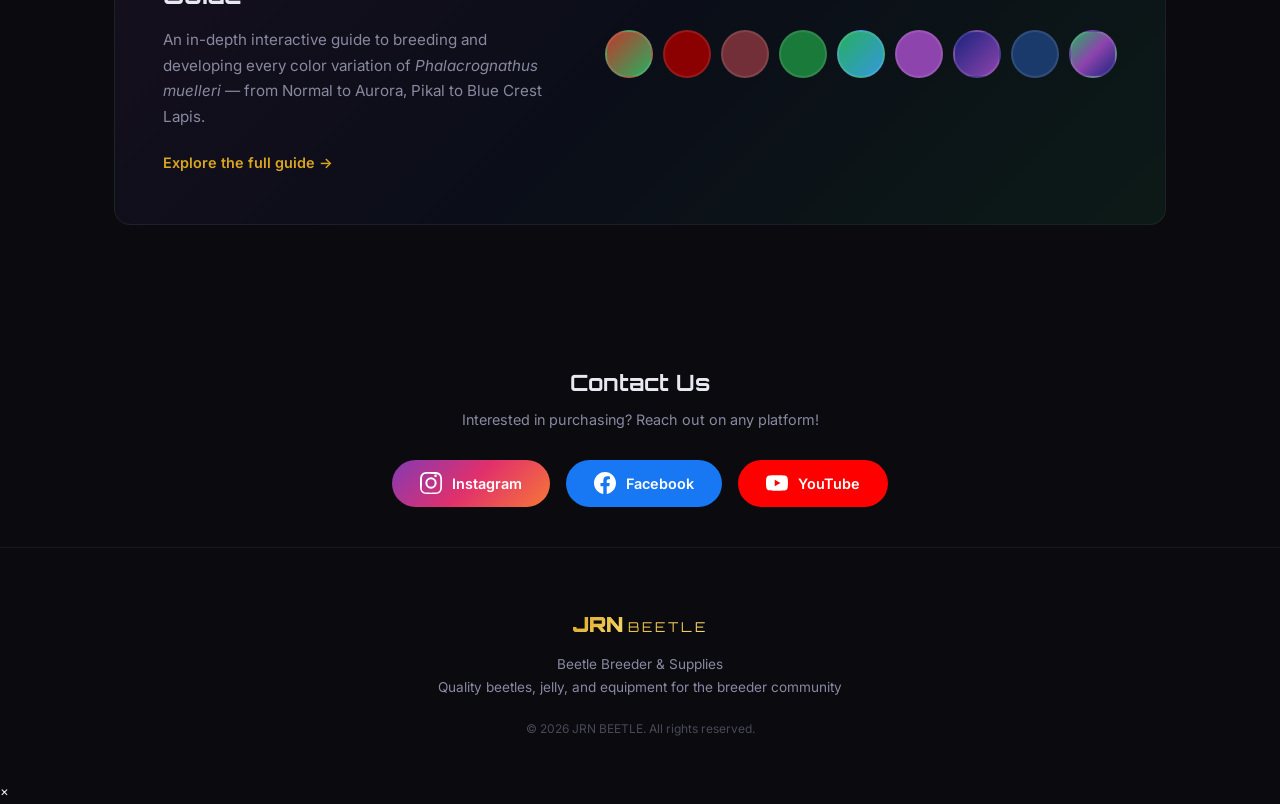
==== commit f14c87b7: "Add Contact Us link to navigation menu on all pages Pages with contact section (index, livestock, kn" ====
--- a/index.html
+++ b/index.html
@@ -304,6 +304,7 @@
                 <li><a href="livestock.html">Livestock</a></li>
                 <li><a href="knowledge.html">Knowledge</a></li>
                 <li><a href="color-guide.html">Color Guide</a></li>
+                <li><a href="#contact">Contact Us</a></li>
             </ul>
         </div>
     </nav>
@@ -395,7 +396,7 @@
     </section>
 
     <!-- Contact & Social -->
-    <section class="contact-section">
+    <section class="contact-section" id="contact">
         <div class="container">
             <h2 class="contact-title">Contact Us</h2>
             <p class="contact-subtitle">Interested in purchasing? Reach out on any platform!</p>
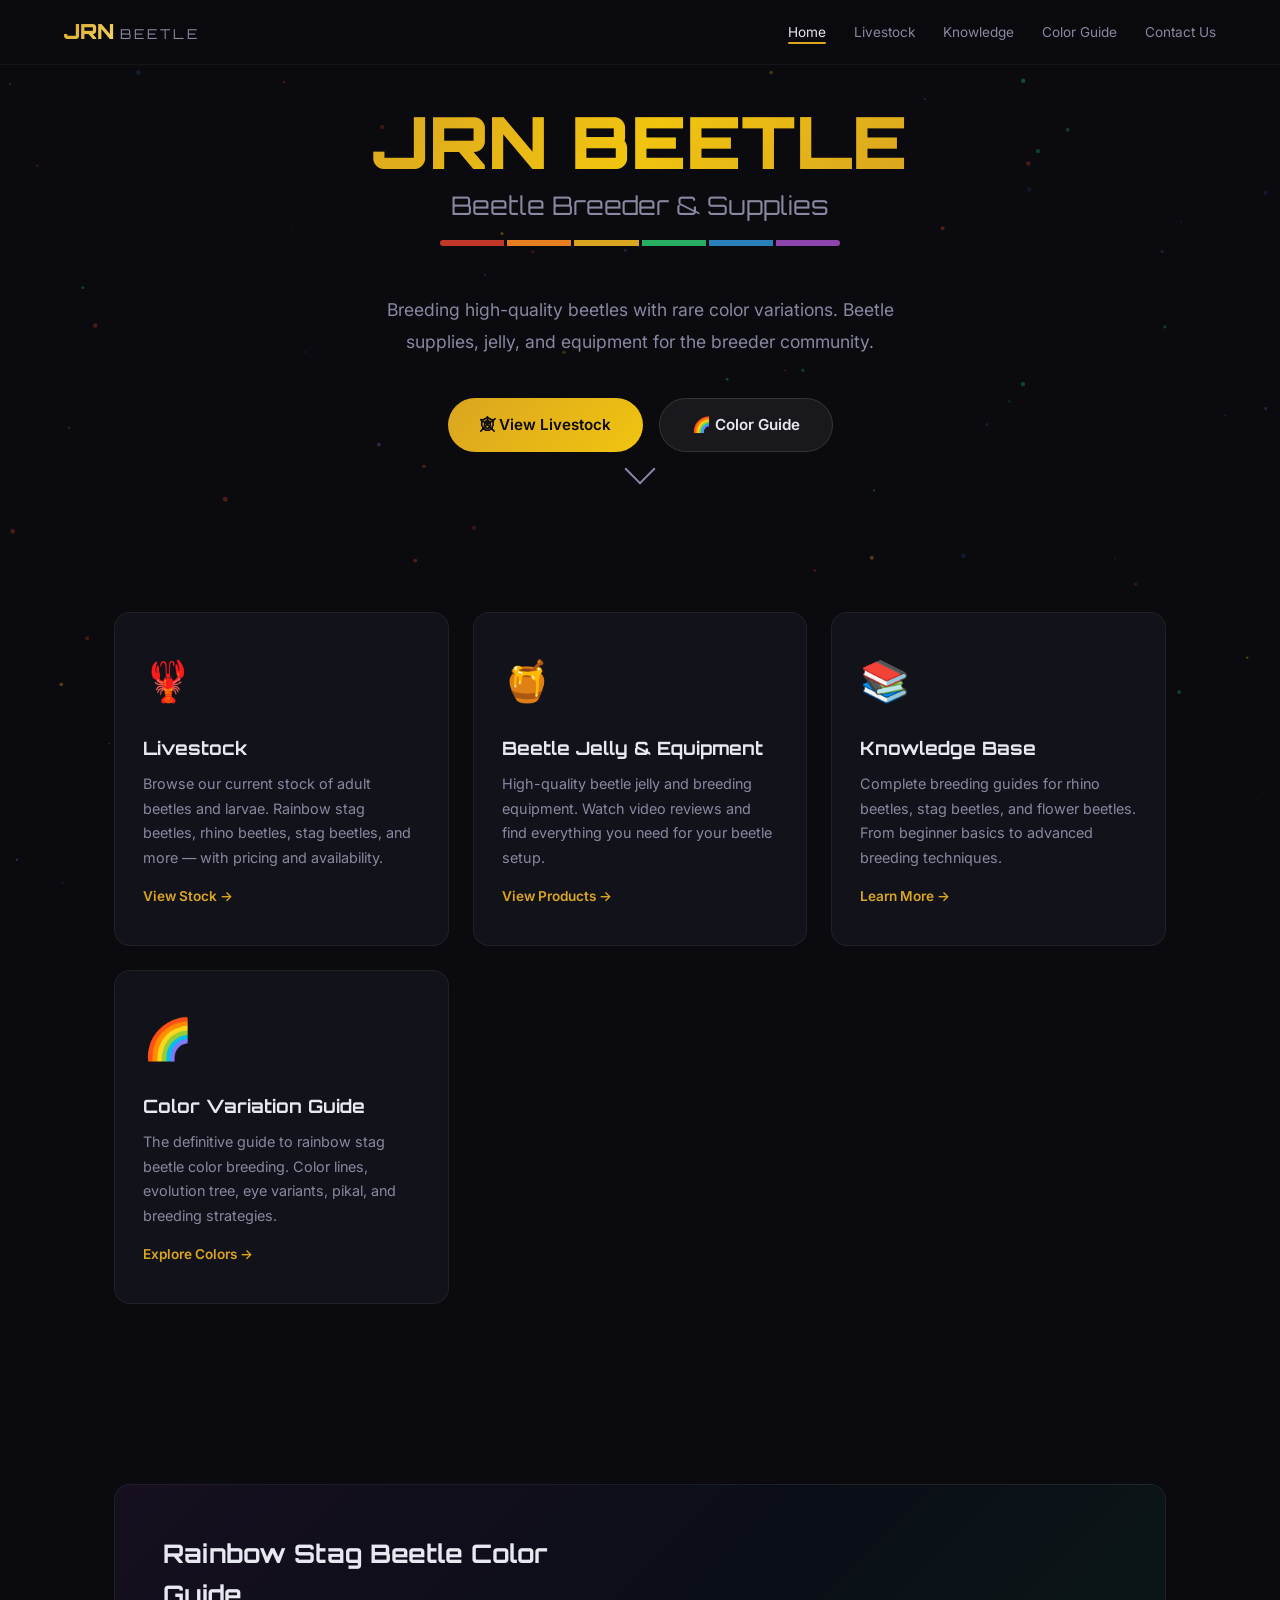
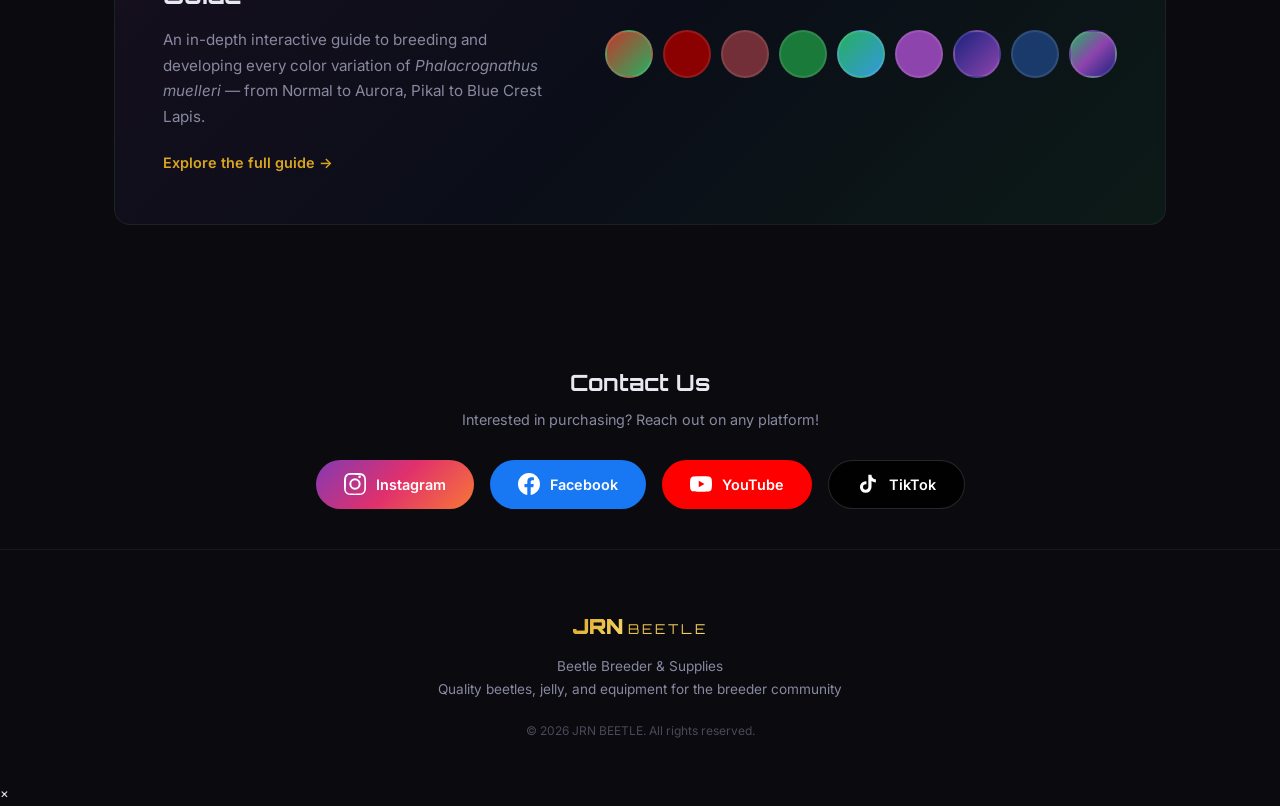
==== commit ced9c4ab: "Add TikTok button to contact section on all pages Link: tiktok.com/@jrnbeetle — added to index, live" ====
--- a/index.html
+++ b/index.html
@@ -283,6 +283,8 @@
         .social-btn--fb:hover { box-shadow: 0 8px 25px rgba(24,119,242,0.35); }
         .social-btn--yt { background: #FF0000; }
         .social-btn--yt:hover { box-shadow: 0 8px 25px rgba(255,0,0,0.35); }
+        .social-btn--tt { background: #010101; border: 1px solid rgba(255,255,255,0.15); }
+        .social-btn--tt:hover { box-shadow: 0 8px 25px rgba(105,201,208,0.35); }
     </style>
 </head>
 <body>
@@ -413,6 +415,10 @@
                     <svg viewBox="0 0 24 24" width="22" height="22" fill="currentColor"><path d="M23.498 6.186a3.016 3.016 0 00-2.122-2.136C19.505 3.546 12 3.546 12 3.546s-7.505 0-9.377.504A3.016 3.016 0 00.502 6.186C0 8.07 0 12 0 12s0 3.93.502 5.814a3.016 3.016 0 002.122 2.136c1.871.504 9.377.504 9.377.504s7.505 0 9.377-.504a3.016 3.016 0 002.122-2.136C24 15.93 24 12 24 12s0-3.93-.502-5.814zM9.545 15.568V8.432L15.818 12l-6.273 3.568z"/></svg>
                     <span>YouTube</span>
                 </a>
+                <a href="https://www.tiktok.com/@jrnbeetle" target="_blank" rel="noopener noreferrer" class="social-btn social-btn--tt">
+                    <svg viewBox="0 0 24 24" width="22" height="22" fill="currentColor"><path d="M19.59 6.69a4.83 4.83 0 01-3.77-4.25V2h-3.45v13.67a2.89 2.89 0 01-2.88 2.5 2.89 2.89 0 01-2.89-2.89 2.89 2.89 0 012.89-2.89c.28 0 .54.04.79.1V9.01a6.27 6.27 0 00-.79-.05 6.34 6.34 0 00-6.34 6.34 6.34 6.34 0 006.34 6.34 6.34 6.34 0 006.34-6.34V8.75a8.18 8.18 0 004.76 1.52V6.84a4.84 4.84 0 01-1-.15z"/></svg>
+                    <span>TikTok</span>
+                </a>
             </div>
         </div>
     </section>
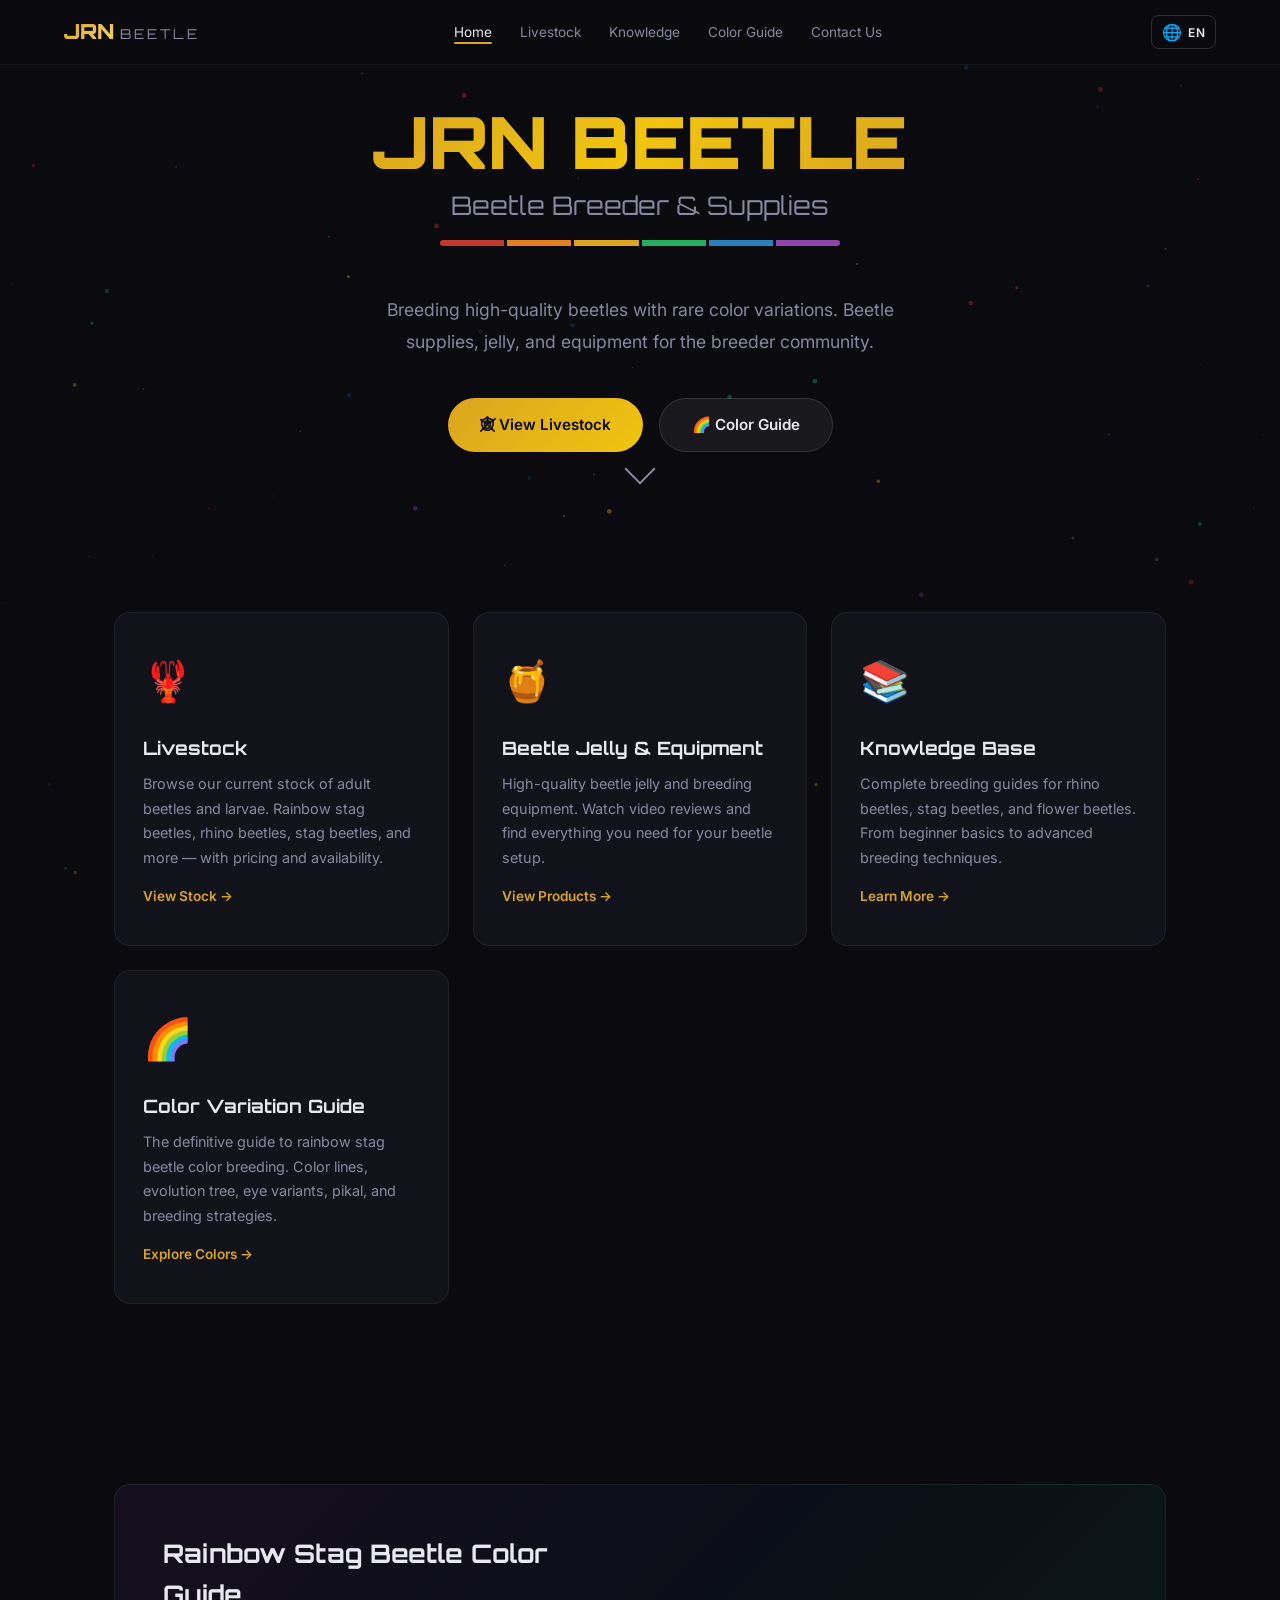
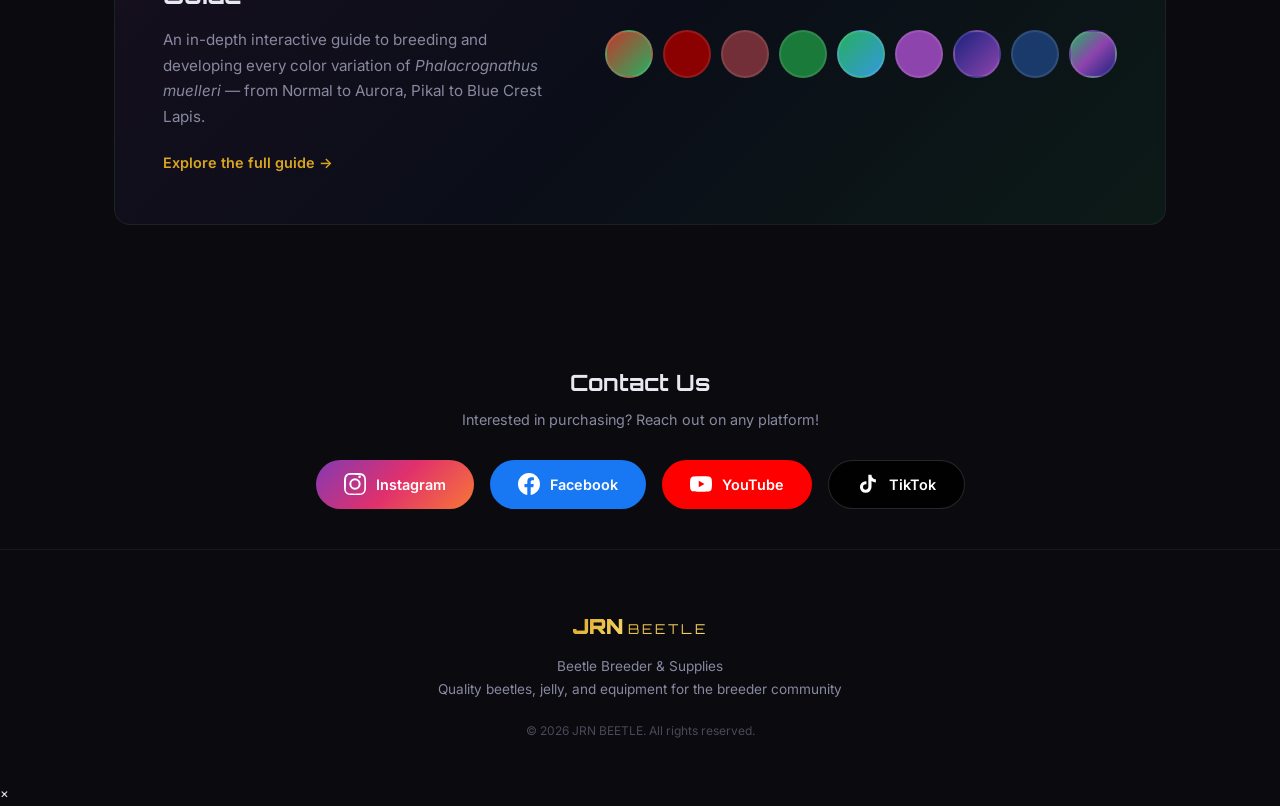
==== commit 46e23d4a: "Add multi-language support (EN/TH/ZH) with language switcher - Created js/i18n.js for lightweight JS" ====
--- a/index.html
+++ b/index.html
@@ -302,11 +302,11 @@
                 <span></span><span></span><span></span>
             </button>
             <ul class="nav-links" id="navLinks">
-                <li><a href="index.html" class="active">Home</a></li>
-                <li><a href="livestock.html">Livestock</a></li>
-                <li><a href="knowledge.html">Knowledge</a></li>
-                <li><a href="color-guide.html">Color Guide</a></li>
-                <li><a href="#contact">Contact Us</a></li>
+                <li><a href="index.html" class="active" data-i18n="nav.home">Home</a></li>
+                <li><a href="livestock.html" data-i18n="nav.livestock">Livestock</a></li>
+                <li><a href="knowledge.html" data-i18n="nav.knowledge">Knowledge</a></li>
+                <li><a href="color-guide.html" data-i18n="nav.colorguide">Color Guide</a></li>
+                <li><a href="#contact" data-i18n="nav.contact">Contact Us</a></li>
             </ul>
         </div>
     </nav>
@@ -315,7 +315,7 @@
     <section class="home-hero">
         <h1 class="home-hero-title">
             <span class="home-hero-line1">JRN BEETLE</span>
-            <span class="home-hero-line2">Beetle Breeder &amp; Supplies</span>
+            <span class="home-hero-line2" data-i18n="home.subtitle" data-i18n-html="true">Beetle Breeder &amp; Supplies</span>
         </h1>
         <div class="color-bar">
             <div style="background: #c0392b;"></div>
@@ -325,13 +325,13 @@
             <div style="background: #2980b9;"></div>
             <div style="background: #8e44ad;"></div>
         </div>
-        <p class="home-hero-tagline">
+        <p class="home-hero-tagline" data-i18n="home.tagline">
             Breeding high-quality beetles with rare color variations.
             Beetle supplies, jelly, and equipment for the breeder community.
         </p>
         <div class="home-hero-actions">
-            <a href="livestock.html" class="btn-hero-primary">&#128376; View Livestock</a>
-            <a href="color-guide.html" class="btn-hero-outline">&#127752; Color Guide</a>
+            <a href="livestock.html" class="btn-hero-primary" data-i18n="home.btn.livestock" data-i18n-html="true">&#128376; View Livestock</a>
+            <a href="color-guide.html" class="btn-hero-outline" data-i18n="home.btn.colorguide" data-i18n-html="true">&#127752; Color Guide</a>
         </div>
         <div class="scroll-indicator">
             <div class="scroll-arrow"></div>
@@ -344,30 +344,30 @@
             <div class="features-grid">
                 <a href="livestock.html" class="feature-card">
                     <span class="feature-icon">&#129438;</span>
-                    <h3>Livestock</h3>
-                    <p>Browse our current stock of adult beetles and larvae. Rainbow stag beetles, rhino beetles, stag beetles, and more — with pricing and availability.</p>
-                    <span class="feature-arrow">View Stock &rarr;</span>
+                    <h3 data-i18n="feature.livestock.title">Livestock</h3>
+                    <p data-i18n="feature.livestock.desc">Browse our current stock of adult beetles and larvae. Rainbow stag beetles, rhino beetles, stag beetles, and more — with pricing and availability.</p>
+                    <span class="feature-arrow" data-i18n="feature.livestock.link" data-i18n-html="true">View Stock &rarr;</span>
                 </a>
 
                 <a href="livestock.html#jelly" class="feature-card">
                     <span class="feature-icon">&#127855;</span>
-                    <h3>Beetle Jelly &amp; Equipment</h3>
-                    <p>High-quality beetle jelly and breeding equipment. Watch video reviews and find everything you need for your beetle setup.</p>
-                    <span class="feature-arrow">View Products &rarr;</span>
+                    <h3 data-i18n="feature.jelly.title" data-i18n-html="true">Beetle Jelly &amp; Equipment</h3>
+                    <p data-i18n="feature.jelly.desc">High-quality beetle jelly and breeding equipment. Watch video reviews and find everything you need for your beetle setup.</p>
+                    <span class="feature-arrow" data-i18n="feature.jelly.link" data-i18n-html="true">View Products &rarr;</span>
                 </a>
 
                 <a href="knowledge.html" class="feature-card">
                     <span class="feature-icon">&#128218;</span>
-                    <h3>Knowledge Base</h3>
-                    <p>Complete breeding guides for rhino beetles, stag beetles, and flower beetles. From beginner basics to advanced breeding techniques.</p>
-                    <span class="feature-arrow">Learn More &rarr;</span>
+                    <h3 data-i18n="feature.knowledge.title">Knowledge Base</h3>
+                    <p data-i18n="feature.knowledge.desc">Complete breeding guides for rhino beetles, stag beetles, and flower beetles. From beginner basics to advanced breeding techniques.</p>
+                    <span class="feature-arrow" data-i18n="feature.knowledge.link" data-i18n-html="true">Learn More &rarr;</span>
                 </a>
 
                 <a href="color-guide.html" class="feature-card">
                     <span class="feature-icon">&#127752;</span>
-                    <h3>Color Variation Guide</h3>
-                    <p>The definitive guide to rainbow stag beetle color breeding. Color lines, evolution tree, eye variants, pikal, and breeding strategies.</p>
-                    <span class="feature-arrow">Explore Colors &rarr;</span>
+                    <h3 data-i18n="feature.color.title">Color Variation Guide</h3>
+                    <p data-i18n="feature.color.desc">The definitive guide to rainbow stag beetle color breeding. Color lines, evolution tree, eye variants, pikal, and breeding strategies.</p>
+                    <span class="feature-arrow" data-i18n="feature.color.link" data-i18n-html="true">Explore Colors &rarr;</span>
                 </a>
             </div>
         </div>
@@ -378,9 +378,9 @@
         <div class="container">
             <div class="highlight-inner">
                 <div class="highlight-text">
-                    <h2>Rainbow Stag Beetle Color Guide</h2>
-                    <p>An in-depth interactive guide to breeding and developing every color variation of <em>Phalacrognathus muelleri</em> — from Normal to Aurora, Pikal to Blue Crest Lapis.</p>
-                    <a href="color-guide.html">Explore the full guide &rarr;</a>
+                    <h2 data-i18n="highlight.title">Rainbow Stag Beetle Color Guide</h2>
+                    <p data-i18n="highlight.desc" data-i18n-html="true">An in-depth interactive guide to breeding and developing every color variation of <em>Phalacrognathus muelleri</em> — from Normal to Aurora, Pikal to Blue Crest Lapis.</p>
+                    <a href="color-guide.html" data-i18n="highlight.link" data-i18n-html="true">Explore the full guide &rarr;</a>
                 </div>
                 <div class="highlight-colors">
                     <div class="highlight-dot" style="background: linear-gradient(135deg, #c0392b, #27ae60);" title="Normal"></div>
@@ -400,8 +400,8 @@
     <!-- Contact & Social -->
     <section class="contact-section" id="contact">
         <div class="container">
-            <h2 class="contact-title">Contact Us</h2>
-            <p class="contact-subtitle">Interested in purchasing? Reach out on any platform!</p>
+            <h2 class="contact-title" data-i18n="contact.title">Contact Us</h2>
+            <p class="contact-subtitle" data-i18n="contact.subtitle">Interested in purchasing? Reach out on any platform!</p>
             <div class="social-buttons">
                 <a href="https://www.instagram.com/jrn_beetle" target="_blank" rel="noopener noreferrer" class="social-btn social-btn--ig">
                     <svg viewBox="0 0 24 24" width="22" height="22" fill="currentColor"><path d="M12 2.163c3.204 0 3.584.012 4.85.07 1.17.054 1.97.24 2.43.403a4.088 4.088 0 011.47.957c.453.453.793.918.957 1.47.163.46.35 1.26.403 2.43.058 1.266.07 1.646.07 4.85s-.012 3.584-.07 4.85c-.054 1.17-.24 1.97-.403 2.43a4.088 4.088 0 01-.957 1.47 4.088 4.088 0 01-1.47.957c-.46.163-1.26.35-2.43.403-1.266.058-1.646.07-4.85.07s-3.584-.012-4.85-.07c-1.17-.054-1.97-.24-2.43-.403a4.088 4.088 0 01-1.47-.957 4.088 4.088 0 01-.957-1.47c-.163-.46-.35-1.26-.403-2.43C2.175 15.584 2.163 15.204 2.163 12s.012-3.584.07-4.85c.054-1.17.24-1.97.403-2.43a4.088 4.088 0 01.957-1.47A4.088 4.088 0 015.063 2.3c.46-.163 1.26-.35 2.43-.403C8.759 1.84 9.139 1.828 12 1.828V2.163zM12 0C8.741 0 8.333.014 7.053.072 5.775.131 4.902.333 4.14.63a5.876 5.876 0 00-2.126 1.384A5.876 5.876 0 00.63 4.14C.333 4.902.131 5.775.072 7.053.014 8.333 0 8.741 0 12s.014 3.667.072 4.947c.059 1.278.261 2.15.558 2.913a5.876 5.876 0 001.384 2.126 5.876 5.876 0 002.126 1.384c.763.297 1.635.499 2.913.558C8.333 23.986 8.741 24 12 24s3.667-.014 4.947-.072c1.278-.059 2.15-.261 2.913-.558a5.876 5.876 0 002.126-1.384 5.876 5.876 0 001.384-2.126c.297-.763.499-1.635.558-2.913C23.986 15.667 24 15.259 24 12s-.014-3.667-.072-4.947c-.059-1.278-.261-2.15-.558-2.913a5.876 5.876 0 00-1.384-2.126A5.876 5.876 0 0019.86.63C19.097.333 18.225.131 16.947.072 15.667.014 15.259 0 12 0zm0 5.838a6.162 6.162 0 100 12.324 6.162 6.162 0 000-12.324zM12 16a4 4 0 110-8 4 4 0 010 8zm6.406-11.845a1.44 1.44 0 11-2.88 0 1.44 1.44 0 012.88 0z"/></svg>
@@ -430,14 +430,15 @@
                 <span class="logo-jrn">JRN</span>
                 <span class="logo-beetle">BEETLE</span>
             </div>
-            <p class="footer-text">
+            <p class="footer-text" data-i18n="footer.tagline" data-i18n-html="true">
                 Beetle Breeder &amp; Supplies<br>
                 Quality beetles, jelly, and equipment for the breeder community
             </p>
-            <p class="footer-copy">&copy; 2026 JRN BEETLE. All rights reserved.</p>
+            <p class="footer-copy" data-i18n="footer.copy" data-i18n-html="true">&copy; 2026 JRN BEETLE. All rights reserved.</p>
         </div>
     </footer>
 
+    <script src="js/i18n.js"></script>
     <script src="script.js"></script>
 </body>
 </html>
--- a/css/main.css
+++ b/css/main.css
@@ -852,3 +852,38 @@
     font-size: 0.85rem;
   }
 }
+
+/* ----------------------------------------------------------
+   LANGUAGE SWITCHER
+   ---------------------------------------------------------- */
+.lang-switcher { position: relative; margin-left: 16px; }
+.lang-btn {
+  background: none; border: 1px solid rgba(255,255,255,0.15);
+  color: var(--text); cursor: pointer; padding: 6px 10px;
+  border-radius: var(--radius-sm); font-size: 14px;
+  display: flex; align-items: center; gap: 6px;
+  font-family: 'Inter', sans-serif; transition: all 0.3s;
+}
+.lang-btn:hover { border-color: var(--accent-gold); color: var(--accent-gold); }
+.lang-btn .lang-globe { font-size: 16px; }
+.lang-btn .lang-code { font-weight: 600; text-transform: uppercase; font-size: 12px; letter-spacing: 0.5px; }
+.lang-dropdown {
+  display: none; position: absolute; top: calc(100% + 8px); right: 0;
+  background: var(--bg-card); border: 1px solid rgba(255,255,255,0.1);
+  border-radius: var(--radius-sm); overflow: hidden; min-width: 120px;
+  box-shadow: 0 8px 32px rgba(0,0,0,0.4); z-index: 1001;
+}
+.lang-dropdown.open { display: block; }
+.lang-option {
+  display: block; width: 100%; padding: 10px 16px;
+  background: none; border: none; color: var(--text);
+  cursor: pointer; font-family: 'Inter', sans-serif; font-size: 14px;
+  text-align: left; transition: background 0.2s;
+}
+.lang-option:hover { background: rgba(255,255,255,0.05); }
+.lang-option.active { color: var(--accent-gold); background: rgba(218,165,32,0.1); }
+
+@media (max-width: 768px) {
+  .lang-switcher { margin-left: 0; margin-top: 12px; }
+  .lang-dropdown { right: auto; left: 0; }
+}
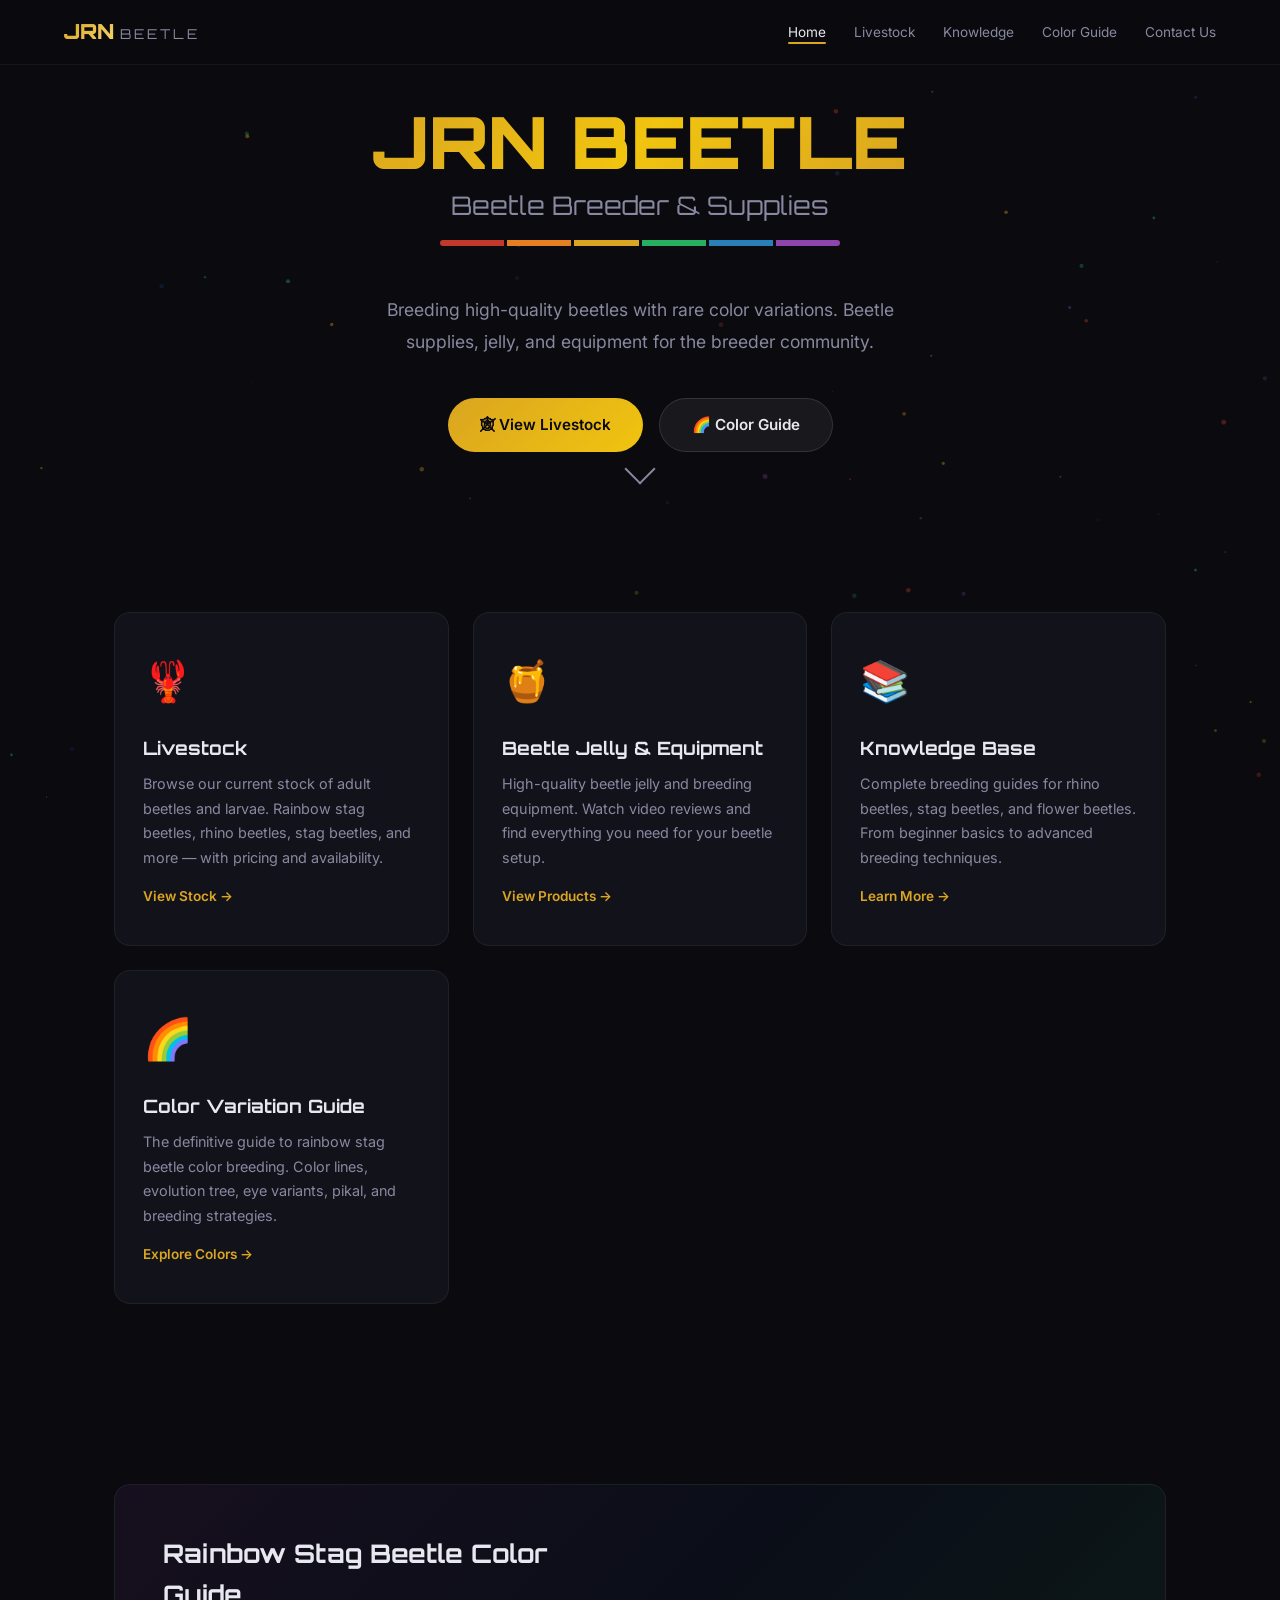
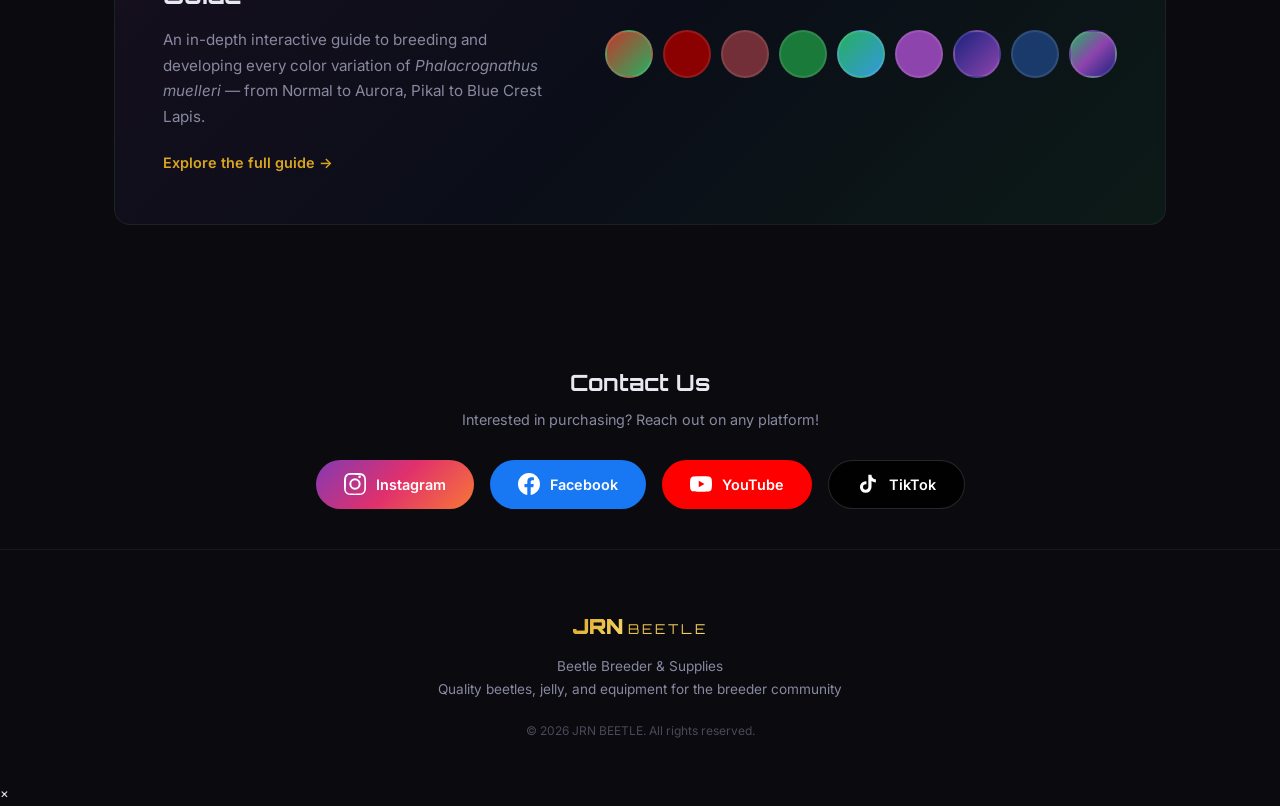
==== commit 0cf69413: "Revert "Add multi-language support (EN/TH/ZH) with language switcher" This reverts commit 46e23d4aee" ====
--- a/index.html
+++ b/index.html
@@ -302,11 +302,11 @@
                 <span></span><span></span><span></span>
             </button>
             <ul class="nav-links" id="navLinks">
-                <li><a href="index.html" class="active" data-i18n="nav.home">Home</a></li>
-                <li><a href="livestock.html" data-i18n="nav.livestock">Livestock</a></li>
-                <li><a href="knowledge.html" data-i18n="nav.knowledge">Knowledge</a></li>
-                <li><a href="color-guide.html" data-i18n="nav.colorguide">Color Guide</a></li>
-                <li><a href="#contact" data-i18n="nav.contact">Contact Us</a></li>
+                <li><a href="index.html" class="active">Home</a></li>
+                <li><a href="livestock.html">Livestock</a></li>
+                <li><a href="knowledge.html">Knowledge</a></li>
+                <li><a href="color-guide.html">Color Guide</a></li>
+                <li><a href="#contact">Contact Us</a></li>
             </ul>
         </div>
     </nav>
@@ -315,7 +315,7 @@
     <section class="home-hero">
         <h1 class="home-hero-title">
             <span class="home-hero-line1">JRN BEETLE</span>
-            <span class="home-hero-line2" data-i18n="home.subtitle" data-i18n-html="true">Beetle Breeder &amp; Supplies</span>
+            <span class="home-hero-line2">Beetle Breeder &amp; Supplies</span>
         </h1>
         <div class="color-bar">
             <div style="background: #c0392b;"></div>
@@ -325,13 +325,13 @@
             <div style="background: #2980b9;"></div>
             <div style="background: #8e44ad;"></div>
         </div>
-        <p class="home-hero-tagline" data-i18n="home.tagline">
+        <p class="home-hero-tagline">
             Breeding high-quality beetles with rare color variations.
             Beetle supplies, jelly, and equipment for the breeder community.
         </p>
         <div class="home-hero-actions">
-            <a href="livestock.html" class="btn-hero-primary" data-i18n="home.btn.livestock" data-i18n-html="true">&#128376; View Livestock</a>
-            <a href="color-guide.html" class="btn-hero-outline" data-i18n="home.btn.colorguide" data-i18n-html="true">&#127752; Color Guide</a>
+            <a href="livestock.html" class="btn-hero-primary">&#128376; View Livestock</a>
+            <a href="color-guide.html" class="btn-hero-outline">&#127752; Color Guide</a>
         </div>
         <div class="scroll-indicator">
             <div class="scroll-arrow"></div>
@@ -344,30 +344,30 @@
             <div class="features-grid">
                 <a href="livestock.html" class="feature-card">
                     <span class="feature-icon">&#129438;</span>
-                    <h3 data-i18n="feature.livestock.title">Livestock</h3>
-                    <p data-i18n="feature.livestock.desc">Browse our current stock of adult beetles and larvae. Rainbow stag beetles, rhino beetles, stag beetles, and more — with pricing and availability.</p>
-                    <span class="feature-arrow" data-i18n="feature.livestock.link" data-i18n-html="true">View Stock &rarr;</span>
+                    <h3>Livestock</h3>
+                    <p>Browse our current stock of adult beetles and larvae. Rainbow stag beetles, rhino beetles, stag beetles, and more — with pricing and availability.</p>
+                    <span class="feature-arrow">View Stock &rarr;</span>
                 </a>
 
                 <a href="livestock.html#jelly" class="feature-card">
                     <span class="feature-icon">&#127855;</span>
-                    <h3 data-i18n="feature.jelly.title" data-i18n-html="true">Beetle Jelly &amp; Equipment</h3>
-                    <p data-i18n="feature.jelly.desc">High-quality beetle jelly and breeding equipment. Watch video reviews and find everything you need for your beetle setup.</p>
-                    <span class="feature-arrow" data-i18n="feature.jelly.link" data-i18n-html="true">View Products &rarr;</span>
+                    <h3>Beetle Jelly &amp; Equipment</h3>
+                    <p>High-quality beetle jelly and breeding equipment. Watch video reviews and find everything you need for your beetle setup.</p>
+                    <span class="feature-arrow">View Products &rarr;</span>
                 </a>
 
                 <a href="knowledge.html" class="feature-card">
                     <span class="feature-icon">&#128218;</span>
-                    <h3 data-i18n="feature.knowledge.title">Knowledge Base</h3>
-                    <p data-i18n="feature.knowledge.desc">Complete breeding guides for rhino beetles, stag beetles, and flower beetles. From beginner basics to advanced breeding techniques.</p>
-                    <span class="feature-arrow" data-i18n="feature.knowledge.link" data-i18n-html="true">Learn More &rarr;</span>
+                    <h3>Knowledge Base</h3>
+                    <p>Complete breeding guides for rhino beetles, stag beetles, and flower beetles. From beginner basics to advanced breeding techniques.</p>
+                    <span class="feature-arrow">Learn More &rarr;</span>
                 </a>
 
                 <a href="color-guide.html" class="feature-card">
                     <span class="feature-icon">&#127752;</span>
-                    <h3 data-i18n="feature.color.title">Color Variation Guide</h3>
-                    <p data-i18n="feature.color.desc">The definitive guide to rainbow stag beetle color breeding. Color lines, evolution tree, eye variants, pikal, and breeding strategies.</p>
-                    <span class="feature-arrow" data-i18n="feature.color.link" data-i18n-html="true">Explore Colors &rarr;</span>
+                    <h3>Color Variation Guide</h3>
+                    <p>The definitive guide to rainbow stag beetle color breeding. Color lines, evolution tree, eye variants, pikal, and breeding strategies.</p>
+                    <span class="feature-arrow">Explore Colors &rarr;</span>
                 </a>
             </div>
         </div>
@@ -378,9 +378,9 @@
         <div class="container">
             <div class="highlight-inner">
                 <div class="highlight-text">
-                    <h2 data-i18n="highlight.title">Rainbow Stag Beetle Color Guide</h2>
-                    <p data-i18n="highlight.desc" data-i18n-html="true">An in-depth interactive guide to breeding and developing every color variation of <em>Phalacrognathus muelleri</em> — from Normal to Aurora, Pikal to Blue Crest Lapis.</p>
-                    <a href="color-guide.html" data-i18n="highlight.link" data-i18n-html="true">Explore the full guide &rarr;</a>
+                    <h2>Rainbow Stag Beetle Color Guide</h2>
+                    <p>An in-depth interactive guide to breeding and developing every color variation of <em>Phalacrognathus muelleri</em> — from Normal to Aurora, Pikal to Blue Crest Lapis.</p>
+                    <a href="color-guide.html">Explore the full guide &rarr;</a>
                 </div>
                 <div class="highlight-colors">
                     <div class="highlight-dot" style="background: linear-gradient(135deg, #c0392b, #27ae60);" title="Normal"></div>
@@ -400,8 +400,8 @@
     <!-- Contact & Social -->
     <section class="contact-section" id="contact">
         <div class="container">
-            <h2 class="contact-title" data-i18n="contact.title">Contact Us</h2>
-            <p class="contact-subtitle" data-i18n="contact.subtitle">Interested in purchasing? Reach out on any platform!</p>
+            <h2 class="contact-title">Contact Us</h2>
+            <p class="contact-subtitle">Interested in purchasing? Reach out on any platform!</p>
             <div class="social-buttons">
                 <a href="https://www.instagram.com/jrn_beetle" target="_blank" rel="noopener noreferrer" class="social-btn social-btn--ig">
                     <svg viewBox="0 0 24 24" width="22" height="22" fill="currentColor"><path d="M12 2.163c3.204 0 3.584.012 4.85.07 1.17.054 1.97.24 2.43.403a4.088 4.088 0 011.47.957c.453.453.793.918.957 1.47.163.46.35 1.26.403 2.43.058 1.266.07 1.646.07 4.85s-.012 3.584-.07 4.85c-.054 1.17-.24 1.97-.403 2.43a4.088 4.088 0 01-.957 1.47 4.088 4.088 0 01-1.47.957c-.46.163-1.26.35-2.43.403-1.266.058-1.646.07-4.85.07s-3.584-.012-4.85-.07c-1.17-.054-1.97-.24-2.43-.403a4.088 4.088 0 01-1.47-.957 4.088 4.088 0 01-.957-1.47c-.163-.46-.35-1.26-.403-2.43C2.175 15.584 2.163 15.204 2.163 12s.012-3.584.07-4.85c.054-1.17.24-1.97.403-2.43a4.088 4.088 0 01.957-1.47A4.088 4.088 0 015.063 2.3c.46-.163 1.26-.35 2.43-.403C8.759 1.84 9.139 1.828 12 1.828V2.163zM12 0C8.741 0 8.333.014 7.053.072 5.775.131 4.902.333 4.14.63a5.876 5.876 0 00-2.126 1.384A5.876 5.876 0 00.63 4.14C.333 4.902.131 5.775.072 7.053.014 8.333 0 8.741 0 12s.014 3.667.072 4.947c.059 1.278.261 2.15.558 2.913a5.876 5.876 0 001.384 2.126 5.876 5.876 0 002.126 1.384c.763.297 1.635.499 2.913.558C8.333 23.986 8.741 24 12 24s3.667-.014 4.947-.072c1.278-.059 2.15-.261 2.913-.558a5.876 5.876 0 002.126-1.384 5.876 5.876 0 001.384-2.126c.297-.763.499-1.635.558-2.913C23.986 15.667 24 15.259 24 12s-.014-3.667-.072-4.947c-.059-1.278-.261-2.15-.558-2.913a5.876 5.876 0 00-1.384-2.126A5.876 5.876 0 0019.86.63C19.097.333 18.225.131 16.947.072 15.667.014 15.259 0 12 0zm0 5.838a6.162 6.162 0 100 12.324 6.162 6.162 0 000-12.324zM12 16a4 4 0 110-8 4 4 0 010 8zm6.406-11.845a1.44 1.44 0 11-2.88 0 1.44 1.44 0 012.88 0z"/></svg>
@@ -430,15 +430,14 @@
                 <span class="logo-jrn">JRN</span>
                 <span class="logo-beetle">BEETLE</span>
             </div>
-            <p class="footer-text" data-i18n="footer.tagline" data-i18n-html="true">
+            <p class="footer-text">
                 Beetle Breeder &amp; Supplies<br>
                 Quality beetles, jelly, and equipment for the breeder community
             </p>
-            <p class="footer-copy" data-i18n="footer.copy" data-i18n-html="true">&copy; 2026 JRN BEETLE. All rights reserved.</p>
+            <p class="footer-copy">&copy; 2026 JRN BEETLE. All rights reserved.</p>
         </div>
     </footer>
 
-    <script src="js/i18n.js"></script>
     <script src="script.js"></script>
 </body>
 </html>
--- a/css/main.css
+++ b/css/main.css
@@ -852,38 +852,3 @@
     font-size: 0.85rem;
   }
 }
-
-/* ----------------------------------------------------------
-   LANGUAGE SWITCHER
-   ---------------------------------------------------------- */
-.lang-switcher { position: relative; margin-left: 16px; }
-.lang-btn {
-  background: none; border: 1px solid rgba(255,255,255,0.15);
-  color: var(--text); cursor: pointer; padding: 6px 10px;
-  border-radius: var(--radius-sm); font-size: 14px;
-  display: flex; align-items: center; gap: 6px;
-  font-family: 'Inter', sans-serif; transition: all 0.3s;
-}
-.lang-btn:hover { border-color: var(--accent-gold); color: var(--accent-gold); }
-.lang-btn .lang-globe { font-size: 16px; }
-.lang-btn .lang-code { font-weight: 600; text-transform: uppercase; font-size: 12px; letter-spacing: 0.5px; }
-.lang-dropdown {
-  display: none; position: absolute; top: calc(100% + 8px); right: 0;
-  background: var(--bg-card); border: 1px solid rgba(255,255,255,0.1);
-  border-radius: var(--radius-sm); overflow: hidden; min-width: 120px;
-  box-shadow: 0 8px 32px rgba(0,0,0,0.4); z-index: 1001;
-}
-.lang-dropdown.open { display: block; }
-.lang-option {
-  display: block; width: 100%; padding: 10px 16px;
-  background: none; border: none; color: var(--text);
-  cursor: pointer; font-family: 'Inter', sans-serif; font-size: 14px;
-  text-align: left; transition: background 0.2s;
-}
-.lang-option:hover { background: rgba(255,255,255,0.05); }
-.lang-option.active { color: var(--accent-gold); background: rgba(218,165,32,0.1); }
-
-@media (max-width: 768px) {
-  .lang-switcher { margin-left: 0; margin-top: 12px; }
-  .lang-dropdown { right: auto; left: 0; }
-}
